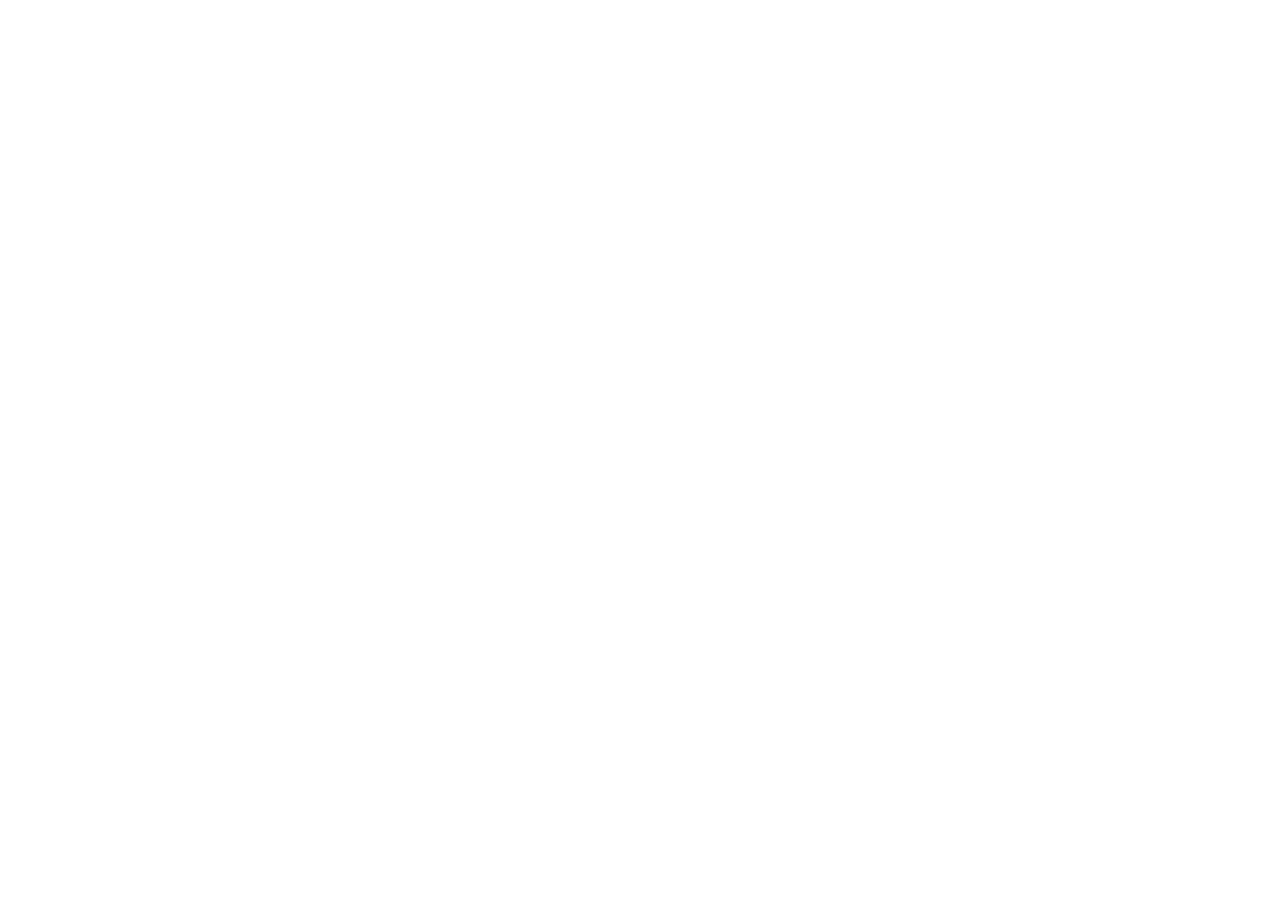
==== index.html @ ce408a7c "first commit" ====
<!DOCTYPE html>
<html lang="en">
<head>
    <meta charset="UTF-8">
    <meta name="viewport" content="width=device-width, initial-scale=1.0">
    <title>Document</title>
    <link rel="stylesheet" href="style.css">
</head>
<body>
    <script src="list.js"></script>
</body>
</html>
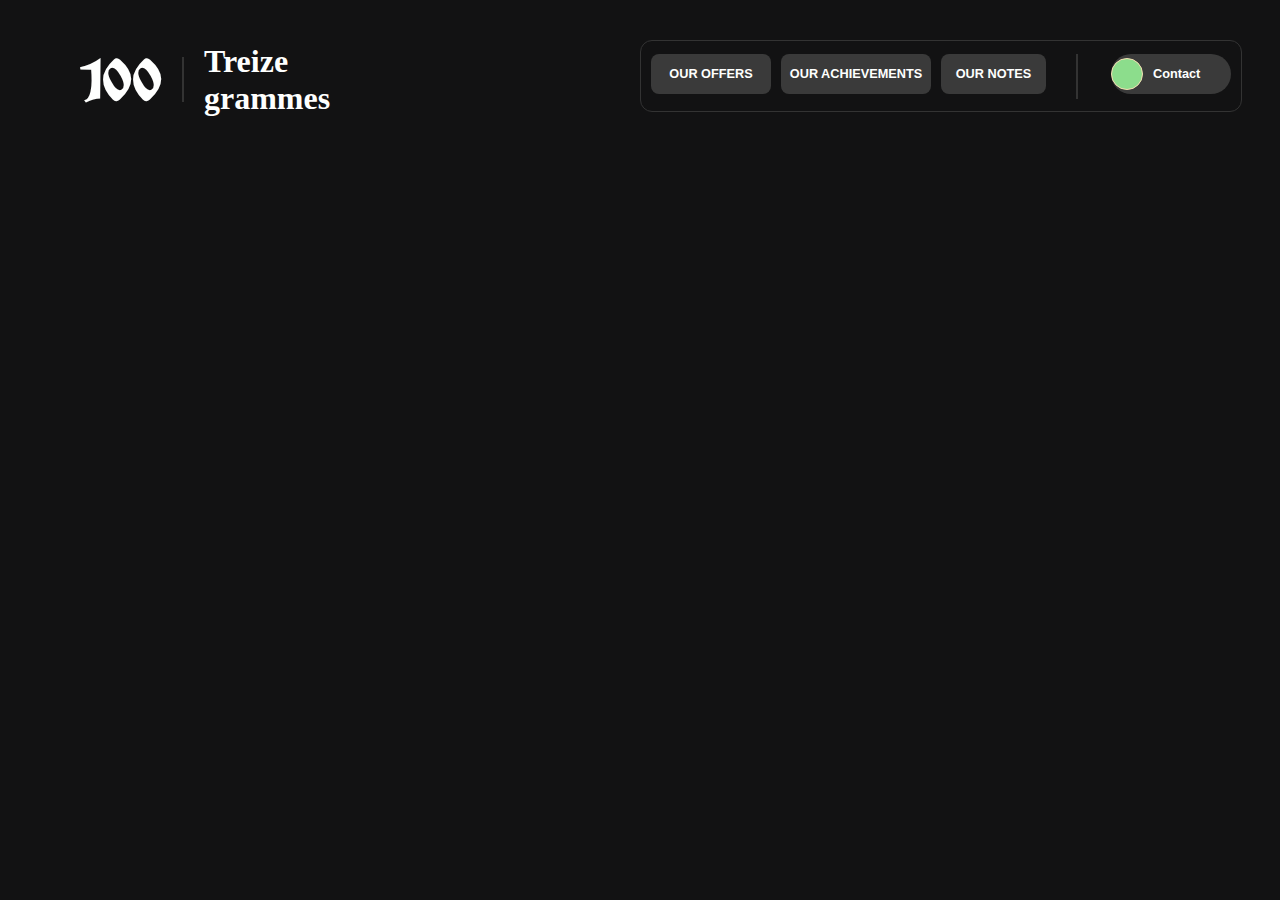
==== commit 004e8b3a: "header" ====
--- a/index.html
+++ b/index.html
@@ -1,12 +1,58 @@
 <!DOCTYPE html>
 <html lang="en">
+
 <head>
     <meta charset="UTF-8">
     <meta name="viewport" content="width=device-width, initial-scale=1.0">
     <title>Document</title>
     <link rel="stylesheet" href="style.css">
+    <link rel="preconnect" href="https://fonts.googleapis.com">
+    <link rel="preconnect" href="https://fonts.gstatic.com" crossorigin>
+    <link
+        href="https://fonts.googleapis.com/css2?family=Roboto:ital,wght@0,100;0,300;0,400;0,500;0,700;0,900;1,100;1,300;1,400;1,500;1,700;1,900&family=UnifrakturCook:wght@700&display=swap"
+        rel="stylesheet">
+    <link rel="preconnect" href="https://fonts.googleapis.com">
+    <link rel="preconnect" href="https://fonts.gstatic.com" crossorigin>
+    <link
+        href="https://fonts.googleapis.com/css2?family=Roboto:ital,wght@0,100;0,300;0,400;0,500;0,700;0,900;1,100;1,300;1,400;1,500;1,700;1,900&family=Teko:wght@300..700&family=UnifrakturCook:wght@700&display=swap"
+        rel="stylesheet">
 </head>
+
 <body>
+    <div class="header">
+        <div class="text">
+            <h1 class="t-100">100</h1>
+            <div class="vertical-line"></div>
+            <h1 class="Tre">Treize <br>
+                grammes</h1>
+        </div>
+        <div class="menu">
+            <div class="menu-un">
+                <div class="btn-menu">
+                    <div class="our">
+                        <h6>OUR OFFERS</h6>
+                    </div>
+                </div>
+                <div class="btn-menu">
+                    <h6>OUR ACHIEVEMENTS</h6>
+                </div>
+                <div class="btn-menu">
+                    <h6>OUR NOTES</h6>
+                </div>
+                <div class="vertical-line"></div>
+
+                <div class="btn-menu btn-1">
+                    <div class="round">
+
+                    </div>
+                    <div class="cont">
+                        <h6>Contact</h6>
+                    </div>
+                </div>
+            </div>
+        </div>
+    </div>
     <script src="list.js"></script>
 </body>
+
 </html>--- a/style.css
+++ b/style.css
@@ -0,0 +1,92 @@
+*{
+    margin: 0;
+    padding: 0;
+
+}
+
+body{
+    background-color: #121213;
+}
+.header{
+    display: grid;
+    grid-template-columns: repeat(auto-fit, minmax(150px, 1fr));
+    position: relative;
+    top: 40px;
+    
+}
+.text{
+   
+    color: #FEFFFE;
+    display: flex;
+    justify-content: flex-start;
+    position: relative;
+    left: 80px;
+    align-items: center;
+}  
+.t-100{
+    font-family: "UnifrakturCook", cursive;
+    font-weight: 700;
+    font-size: 60px;
+    font-style: normal;
+}
+.tre{
+    font-family: "Teko", sans-serif;
+  font-optical-sizing: auto;
+  font-weight: 700;
+  font-style: normal;
+}
+.menu{
+    border: 1px solid #333;
+    width: 600px;
+    border-radius: 12px;
+    height: 70px;
+    color: #FEFFFE;
+    display: flex;
+    flex-direction: column;
+    justify-content: center;
+    font-family: sans-serif;
+
+}
+.btn-menu{
+    /* width: 130px; */
+    /* border: 1px solid #333; */
+    height: 40px;
+    display: flex;
+    justify-content: center;
+    align-items: center;
+    background-color: #3a3a3a;
+    border-radius: 8px;
+    font-family: sans-serif;
+    font-size: 19px;
+}
+.menu-un{
+  display: grid;
+  grid-template-columns: 0.8fr 1fr 0.7fr 0.3fr 0.8fr;
+  position: relative;
+  gap: 10px;
+  margin: 10px;
+  
+}
+.vertical-line {
+    width: 2px; 
+    height: 45px; 
+    background-color: #333; 
+    margin: 0 20px; 
+  }
+  .btn-1{
+    border-radius: 50px;
+    display: flex;
+    justify-content: flex-start;
+    
+  }
+  .round{
+    border: 1px solid wheat;
+    border-radius: 100%;
+    width: 30px;
+    height: 30px;
+    /* margin: 10px; */
+    background-color: #8CDD8C;
+  }
+  .cont{
+    margin: 10px;
+  }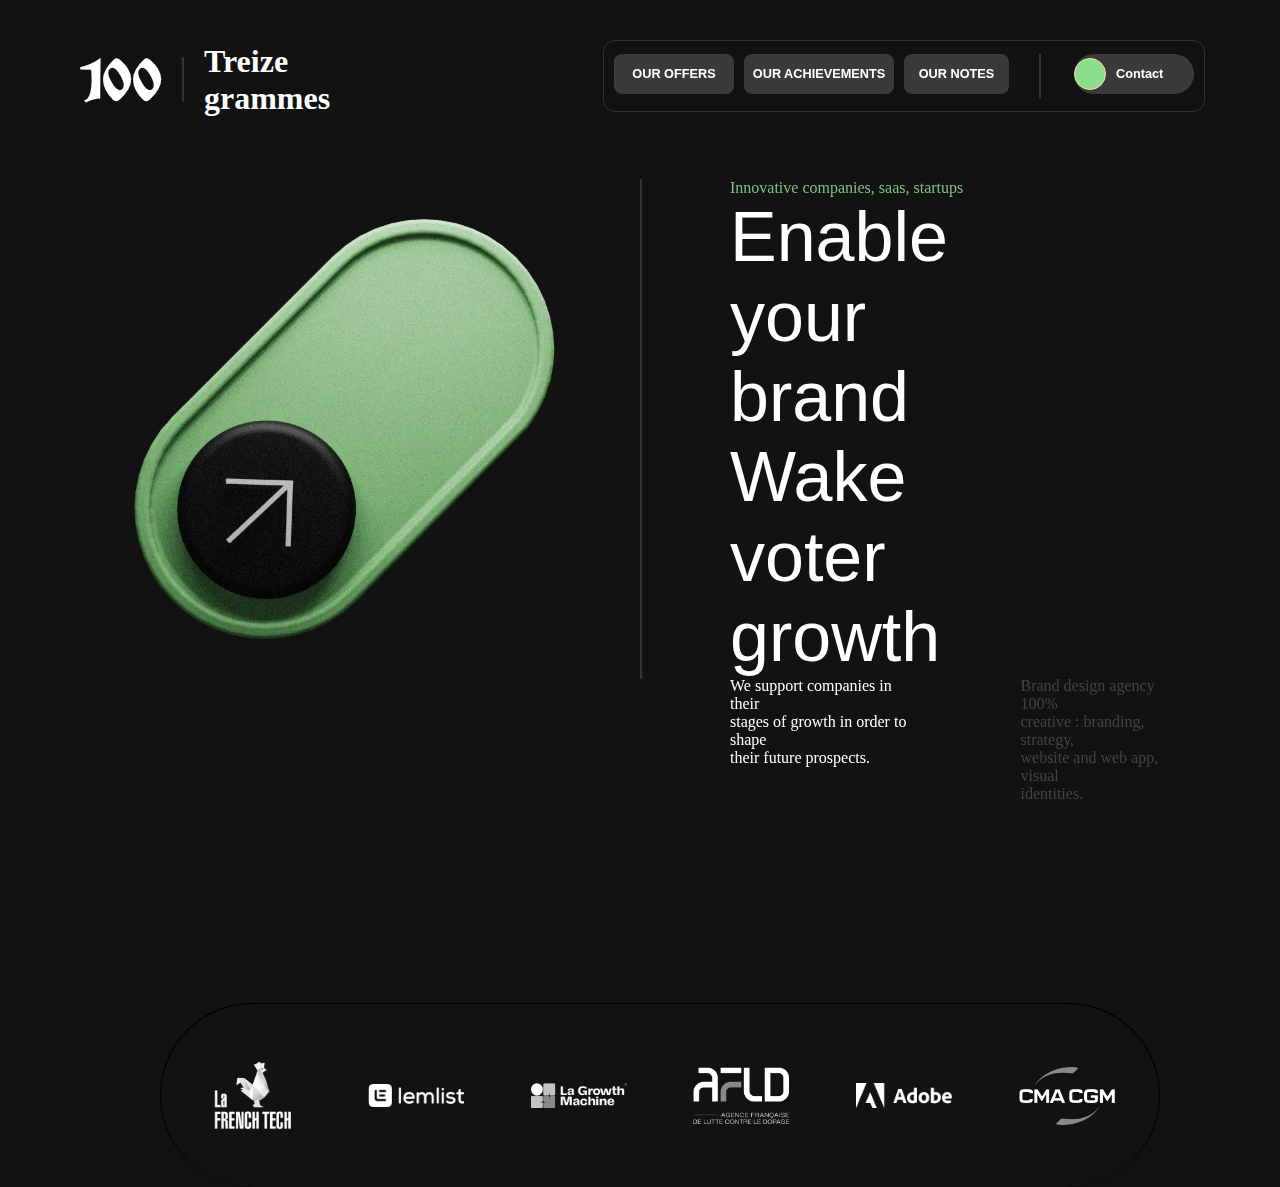
==== commit 413e4d82: "container-1" ====
--- a/index.html
+++ b/index.html
@@ -26,7 +26,7 @@
             <h1 class="Tre">Treize <br>
                 grammes</h1>
         </div>
-        <div class="menu">
+        <div class="menu fixed-menu">
             <div class="menu-un">
                 <div class="btn-menu">
                     <div class="our">
@@ -52,6 +52,41 @@
             </div>
         </div>
     </div>
+    <div class="container">
+        <div class="container-2">
+            <div class="img">
+                <img src="img/7pADAjZ365HwKVmTKwwuf3LX4eAOTLOsLf0lTgVZAAAAAAAAAAAAAAAAAAAAAAAAAAAAAAAAAAAAAAAAAAA.png" alt="">
+            </div>
+            <div class="vertical-line line"></div>
+
+            <div class="text-1">
+                <p class="in">Innovative companies, saas, startups</p>
+                <div class="text-container">
+                    <h1 class="text-line" id="line-1">Enable <br> your <br> brand</h1>
+                    <h1 class="text-line" id="line-2">Wake <br> voter <br> growth</h1>
+                </div>
+                <div class="p-main">
+                <p class="p-tag">We support companies in their <br> stages of growth in order to shape <br> their future prospects.</p>
+                <p class="p-tag1">Brand design agency 100% <br> creative : branding, strategy, <br> website and web app, visual <br> identities.</p>
+                </div>
+            </div>
+            
+            
+            
+        </div>
+    </div>
+    <div class="ad-container">
+       <div class="ad-1">
+        
+        <img src="img/66bcbce694e4a5cf468794bc_Rectangle.png" alt="">
+        <img src="img/66bcbd830ce592b58549c589_lemlist.png" alt="">
+        <img src="img/66bcbd835baf309c811c7d1a_LGM.png" alt="">
+        <img src="img/66bcbd83a12eed0f52b96b19_afld.png" alt="">
+        <img src="img/66bcbd83b958fbb3dd191a9b_adboe.png" alt="">
+        <img src="img/66bcbd83f4de7304d76fcdd9_CMACGM.png" alt="">
+        
+    </div> 
+    </div>
     <script src="list.js"></script>
 </body>
 
--- a/style.css
+++ b/style.css
@@ -45,7 +45,9 @@
     flex-direction: column;
     justify-content: center;
     font-family: sans-serif;
-
+    position: fixed;
+    right: 75px;
+    backdrop-filter: blur(8px);
 }
 .btn-menu{
     /* width: 130px; */
@@ -89,4 +91,89 @@
   }
   .cont{
     margin: 10px;
+  }
+  .container{
+    /* width: 100%; */
+    position: relative;
+    top: 100px;
+    display: flex;
+    
+  }
+  .container-2{
+    display: grid;
+    grid-template-columns: 1fr 0.2fr 1fr;
+    margin: 0px 100px 100px 100px;
+    gap: 20px;
+  }
+  .container-2 img{
+    width: 500px;
+  }
+  .line{
+    height: 500px;
+  }
+  .text-1 .in{
+    color: #7DC27C;
+  }
+  .text-1 h1{
+    color: white;
+    font-size: 70px;
+    font-family: sans-serif;
+    font-weight: 100;
+  }
+  
+  
+  .p-main{
+    position: relative;
+    /* top: 400px; */
+    display: flex;
+    gap: 100px;
+  }
+  .p-tag{
+    color: white;
+  }
+  .p-tag1{
+    color: #424242;
+  }
+  .ad-container{
+    /* width: 100vw;
+    height: 100px; */
+    /* border: 1px solid white; */
+     /* display: flex;
+     justify-content: center;
+     align-items: center;
+     position: relative;
+     top: 100px; */
+     padding: var(--pad80) 2rem;
+     width: 100%;
+     max-width: 70rem;
+     display: flex;
+     justify-content: center;
+     align-items: center;
+     position: relative;
+     top: 200px;
+     left: 100px;
+  }
+  .ad-1{
+    grid-column-gap: 4.17rem;
+    grid-row-gap: 4.17rem;
+    border-style: solid;
+    border-width: 1px 1px 0;
+    border-color: var(--base-color-neutral--grey80);
+    border-radius: 13.89rem;
+    justify-content: space-between;
+    align-items: center;
+    padding: 2.92rem 2.78rem;
+    display: flex;
+    position: relative;
+  }
+  
+  .ad-1 img{
+    translate: none;
+    rotate: none;
+    scale: none;
+    opacity: 1;
+    transform: translate(0px, 0px);
+    width: 6rem;
+    /* height: 5rem; */
+    position: relative;
   }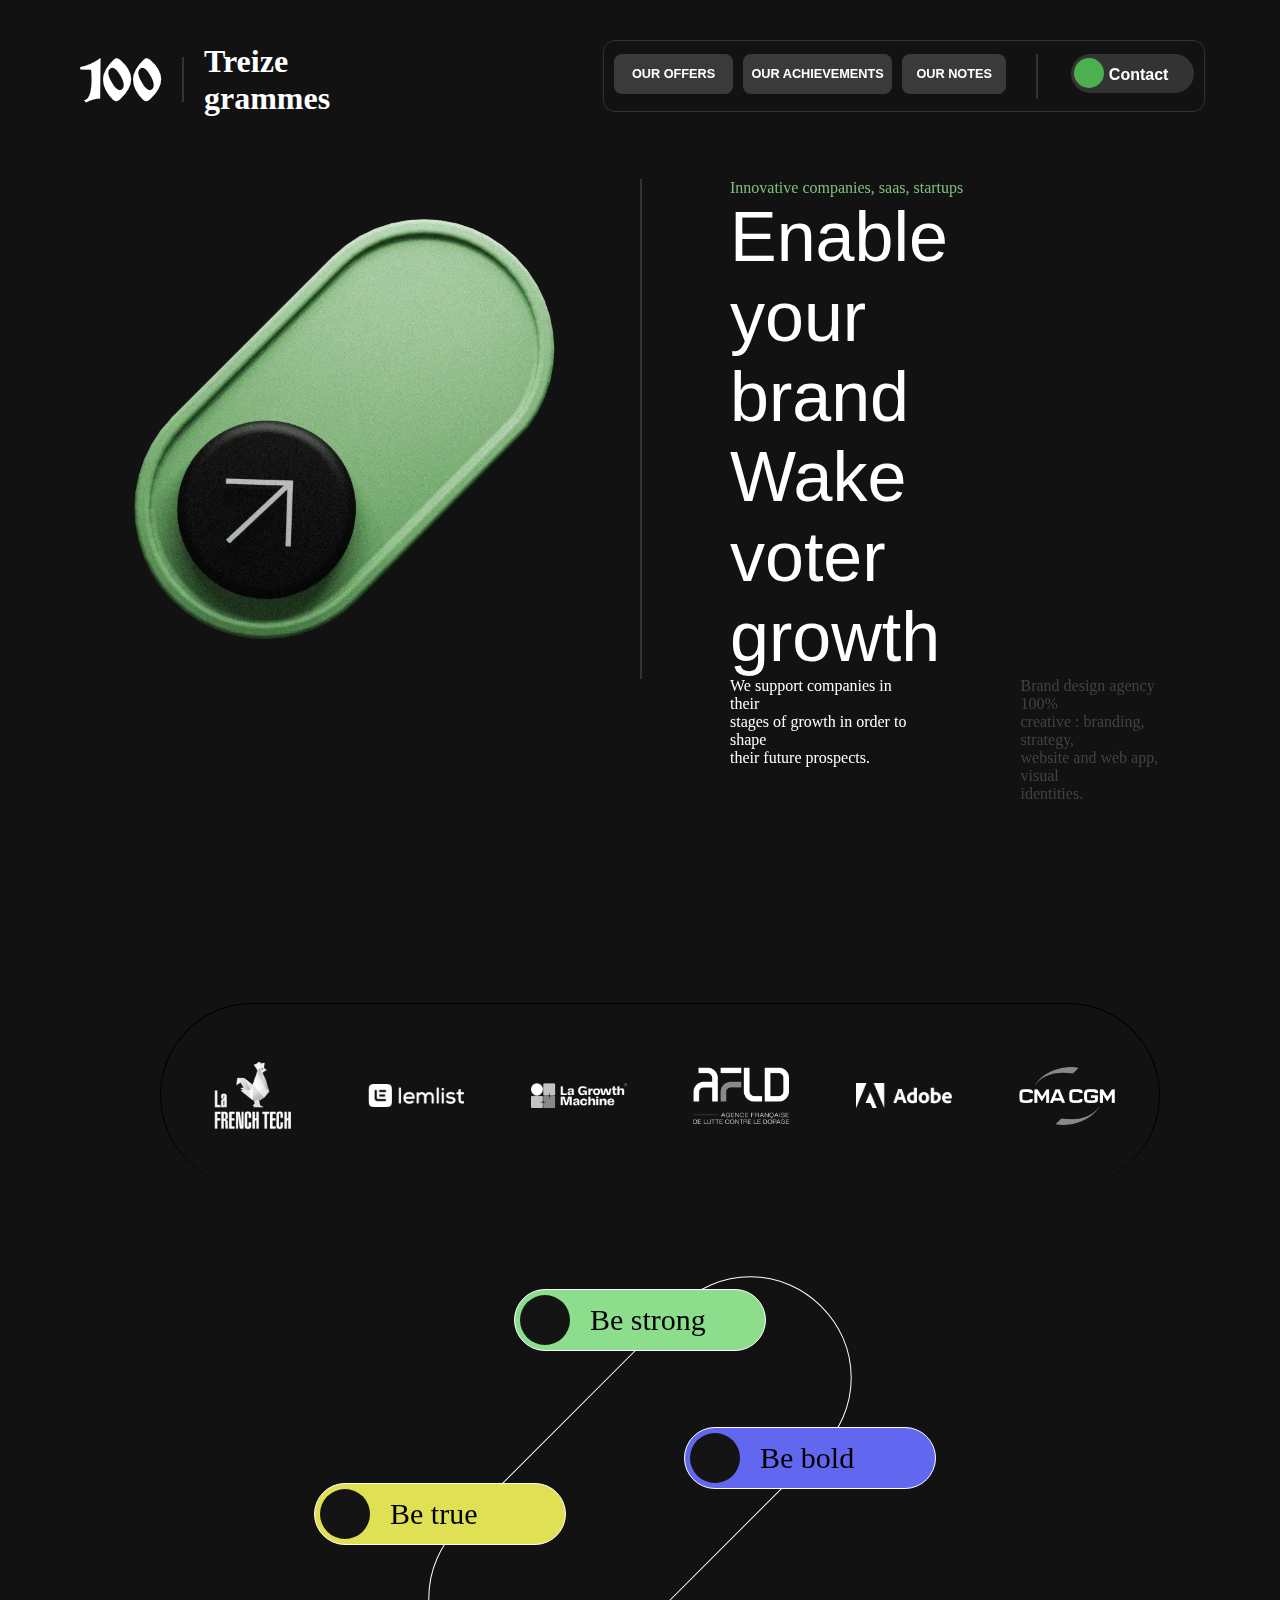
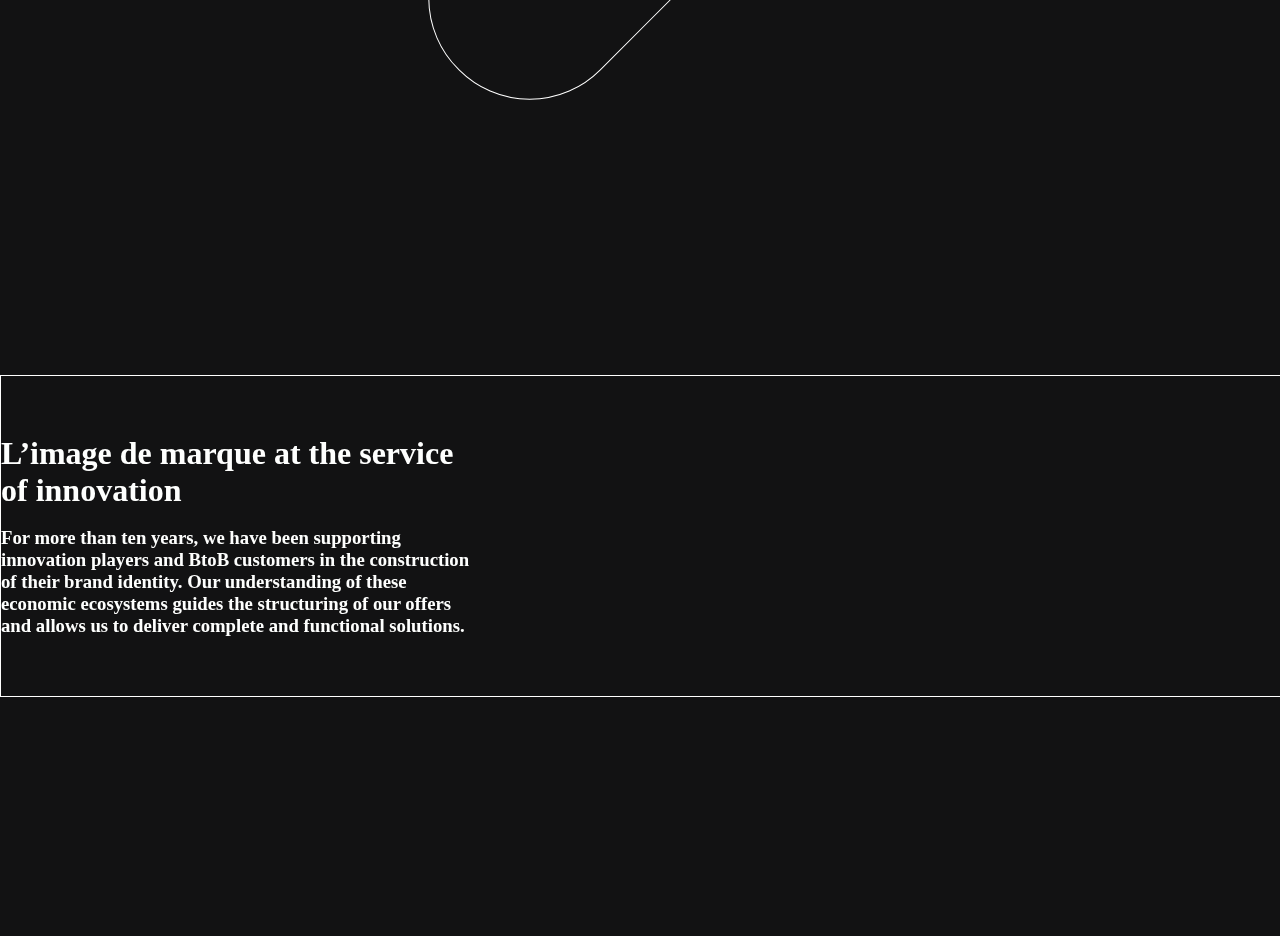
==== commit 9745a410: "animation and main-container" ====
--- a/index.html
+++ b/index.html
@@ -41,21 +41,20 @@
                 </div>
                 <div class="vertical-line"></div>
 
-                <div class="btn-menu btn-1">
-                    <div class="round">
-
-                    </div>
-                    <div class="cont">
-                        <h6>Contact</h6>
-                    </div>
-                </div>
+                <div class="conta">
+                    <button class="hover-btn">
+                      <div class="circle"></div>
+                      <span class="btn-text">Contact</span>
+                    </button>
+                  </div>
             </div>
         </div>
     </div>
     <div class="container">
         <div class="container-2">
             <div class="img">
-                <img src="img/7pADAjZ365HwKVmTKwwuf3LX4eAOTLOsLf0lTgVZAAAAAAAAAAAAAAAAAAAAAAAAAAAAAAAAAAAAAAAAAAA.png" alt="">
+                <img src="img/7pADAjZ365HwKVmTKwwuf3LX4eAOTLOsLf0lTgVZAAAAAAAAAAAAAAAAAAAAAAAAAAAAAAAAAAAAAAAAAAA.png"
+                    alt="">
             </div>
             <div class="vertical-line line"></div>
 
@@ -66,26 +65,66 @@
                     <h1 class="text-line" id="line-2">Wake <br> voter <br> growth</h1>
                 </div>
                 <div class="p-main">
-                <p class="p-tag">We support companies in their <br> stages of growth in order to shape <br> their future prospects.</p>
-                <p class="p-tag1">Brand design agency 100% <br> creative : branding, strategy, <br> website and web app, visual <br> identities.</p>
+                    <p class="p-tag">We support companies in their <br> stages of growth in order to shape <br> their
+                        future prospects.</p>
+                    <p class="p-tag1">Brand design agency 100% <br> creative : branding, strategy, <br> website and web
+                        app, visual <br> identities.</p>
                 </div>
             </div>
-            
-            
-            
+
+
+
         </div>
     </div>
     <div class="ad-container">
-       <div class="ad-1">
-        
-        <img src="img/66bcbce694e4a5cf468794bc_Rectangle.png" alt="">
-        <img src="img/66bcbd830ce592b58549c589_lemlist.png" alt="">
-        <img src="img/66bcbd835baf309c811c7d1a_LGM.png" alt="">
-        <img src="img/66bcbd83a12eed0f52b96b19_afld.png" alt="">
-        <img src="img/66bcbd83b958fbb3dd191a9b_adboe.png" alt="">
-        <img src="img/66bcbd83f4de7304d76fcdd9_CMACGM.png" alt="">
-        
-    </div> 
+        <div class="ad-1">
+
+            <img src="img/66bcbce694e4a5cf468794bc_Rectangle.png" alt="">
+            <img src="img/66bcbd830ce592b58549c589_lemlist.png" alt="">
+            <img src="img/66bcbd835baf309c811c7d1a_LGM.png" alt="">
+            <img src="img/66bcbd83a12eed0f52b96b19_afld.png" alt="">
+            <img src="img/66bcbd83b958fbb3dd191a9b_adboe.png" alt="">
+            <img src="img/66bcbd83f4de7304d76fcdd9_CMACGM.png" alt="">
+
+        </div>
+    </div>
+    <div class="be-strong">
+        <div class="line-rotate">
+
+        </div>
+
+    </div>
+    <div class="three-1">
+        <div class="round-1"></div>
+        <div class="round-text">Be strong</div>
+        <video class="video" src="img/66bc64513c57e27bbe6bcd9c_66f45966f7cb7f7510e88350_Weem-transcode.mp4" muted
+        loop></video>
+    </div>
+    <div class="three-1 three-2">
+        <div class="round-1"></div>
+        <div class="round-text">Be bold</div>
+        <video class="video" src="img/66bc64513c57e27bbe6bcd9c_66f45a0fb5450e735fcafcfd_lemlist2-transcode.mp4" muted
+        loop></video>
+    </div>
+    <div class="three-1 three">
+        <div class="round-1"></div>
+        <div class="round-text">Be true</div>
+        <video class="video" src="img/66bc64513c57e27bbe6bcd9c_66f459b4b5bd923fd731fb10_Juste2-transcode.mp4" muted
+            loop></video>
+    </div>
+
+    <div class="main-box">
+        <div class="box-1">
+           <h1>L’image de marque at the service of innovation</h1>
+           <br>
+           <h3>For more than ten years, we have been supporting innovation players and BtoB customers in the construction of their brand identity. Our understanding of these economic ecosystems guides the structuring of our offers and allows us to deliver complete and functional solutions.</h3>
+        </div>
+        <div class="box-2">
+        <div class="btn-click"></div>
+        <div class="btn-click"></div>
+        <div class="btn-click"></div>
+        <div class="btn-click"></div>
+        </div>
     </div>
     <script src="list.js"></script>
 </body>
--- a/style.css
+++ b/style.css
@@ -176,4 +176,171 @@
     width: 6rem;
     /* height: 5rem; */
     position: relative;
+  }
+  .be-strong {
+    width: 100%;
+    position: relative;
+    top: 400px;
+    display: flex;
+    justify-content: center;
+    align-items: center;
+  }
+  
+  .line-rotate {
+    border-radius: 100px;
+    border: 1px solid white;
+    width: 40%;
+    height: 200px;
+    transform: rotate(-45deg);
+  }
+  
+  .three-1 {
+    border: 1px solid white;
+    width: 250px;
+    height: 60px;
+    position: relative;
+    top: 100px;
+    border-radius: 40px;
+    margin: 0 auto; 
+    background-color: #8CDD8C;
+    display: flex;
+    justify-content: flex-start;
+    align-items: center;
+    gap: 15px;
+    overflow: hidden;
+    cursor: pointer;
+    transition: width 0.3s ease, height 0.3s ease, opacity 0.3s ease;
+  }
+  
+  .three-1:hover {
+    width: 300px;
+    height: 300px;
+  }
+  
+  .three-1:hover .video {
+    opacity: 1; 
+  }
+  
+  .video {
+    opacity: 0; 
+    position: absolute;
+    width: 100%;
+    height: 100%;
+    object-fit: cover;
+    transition: opacity 0.3s ease; 
+  }
+  
+  .round-1 {
+    background-color: #141414;
+    border-radius: 100%;
+    width: 50px;
+    height: 50px;
+    margin: 5px;
+  }
+  
+  .round-text {
+    color: rgb(2, 2, 2);
+    font-size: 30px;
+  }
+.three-2{
+    position: relative;
+    top: 176px;
+    left: 170px;
+    background-color: #6167EE;
+}  
+.three{
+    position: relative;
+    top: 170px;
+    right: 200px;
+    background-color: #E0E055;
+}
+.conta{
+    text-align: center;
+  }
+  
+  
+  .hover-btn {
+    position: relative;
+    background-color: #333;
+    color: white;
+    border: none;
+    border-radius: 30px;
+    width: 123px;
+    height: 39px;
+    font-size: 16px;
+    font-weight: bold;
+    cursor: pointer;
+    overflow: hidden;
+    transition: background-color 0.2s ease; 
+  }
+  
+  
+  .circle {
+    position: absolute;
+    top: 50%;
+    left: 15%;
+    transform: translate(-50%, -50%);
+    width: 30px;
+    height: 30px;
+    background-color: #4caf50;
+    border-radius: 50%;
+    transition: background-color 0.2s ease; 
+    animation: none; 
+  }
+  
+  
+  .btn-text {
+    position: absolute;
+    top: 55%;
+    left: 55%;
+    transform: translate(-50%, -50%);
+    transition: transform 0.2s linear; 
+  }
+  
+ 
+  .hover-btn:hover {
+    background-color: #4caf50; 
+  }
+  
+  .hover-btn:hover .circle {
+    animation: move-and-rotate 0.2s linear forwards; 
+    background-color: rgb(3, 3, 3); 
+  }
+  
+  .hover-btn:hover .btn-text {
+    transform: translate(-100%, -50%); 
+  }
+  
+  
+  @keyframes move-and-rotate {
+    0% {
+      transform: translate(-50%, -50%) rotate(0deg);
+      left: 10%;
+    }
+    50% {
+      transform: translate(-50%, -50%) rotate(180deg);
+      left: 50%;
+    }
+    100% {
+      transform: translate(-50%, -50%) rotate(360deg);
+      left: 80%;
+    }
+  }
+  .main-box{
+    width: 100%;
+    height: 20rem;
+    border: 1px solid white;
+    position: relative;
+    top: 600px;
+    display: flex;
+    justify-content: center;
+    align-items: center;
+  }
+  .box-1{
+    color: #FEFFFE;
+    width: 30rem;
+  }
+  .box-2{
+    width: 50rem;
+    height: 50rem;
   }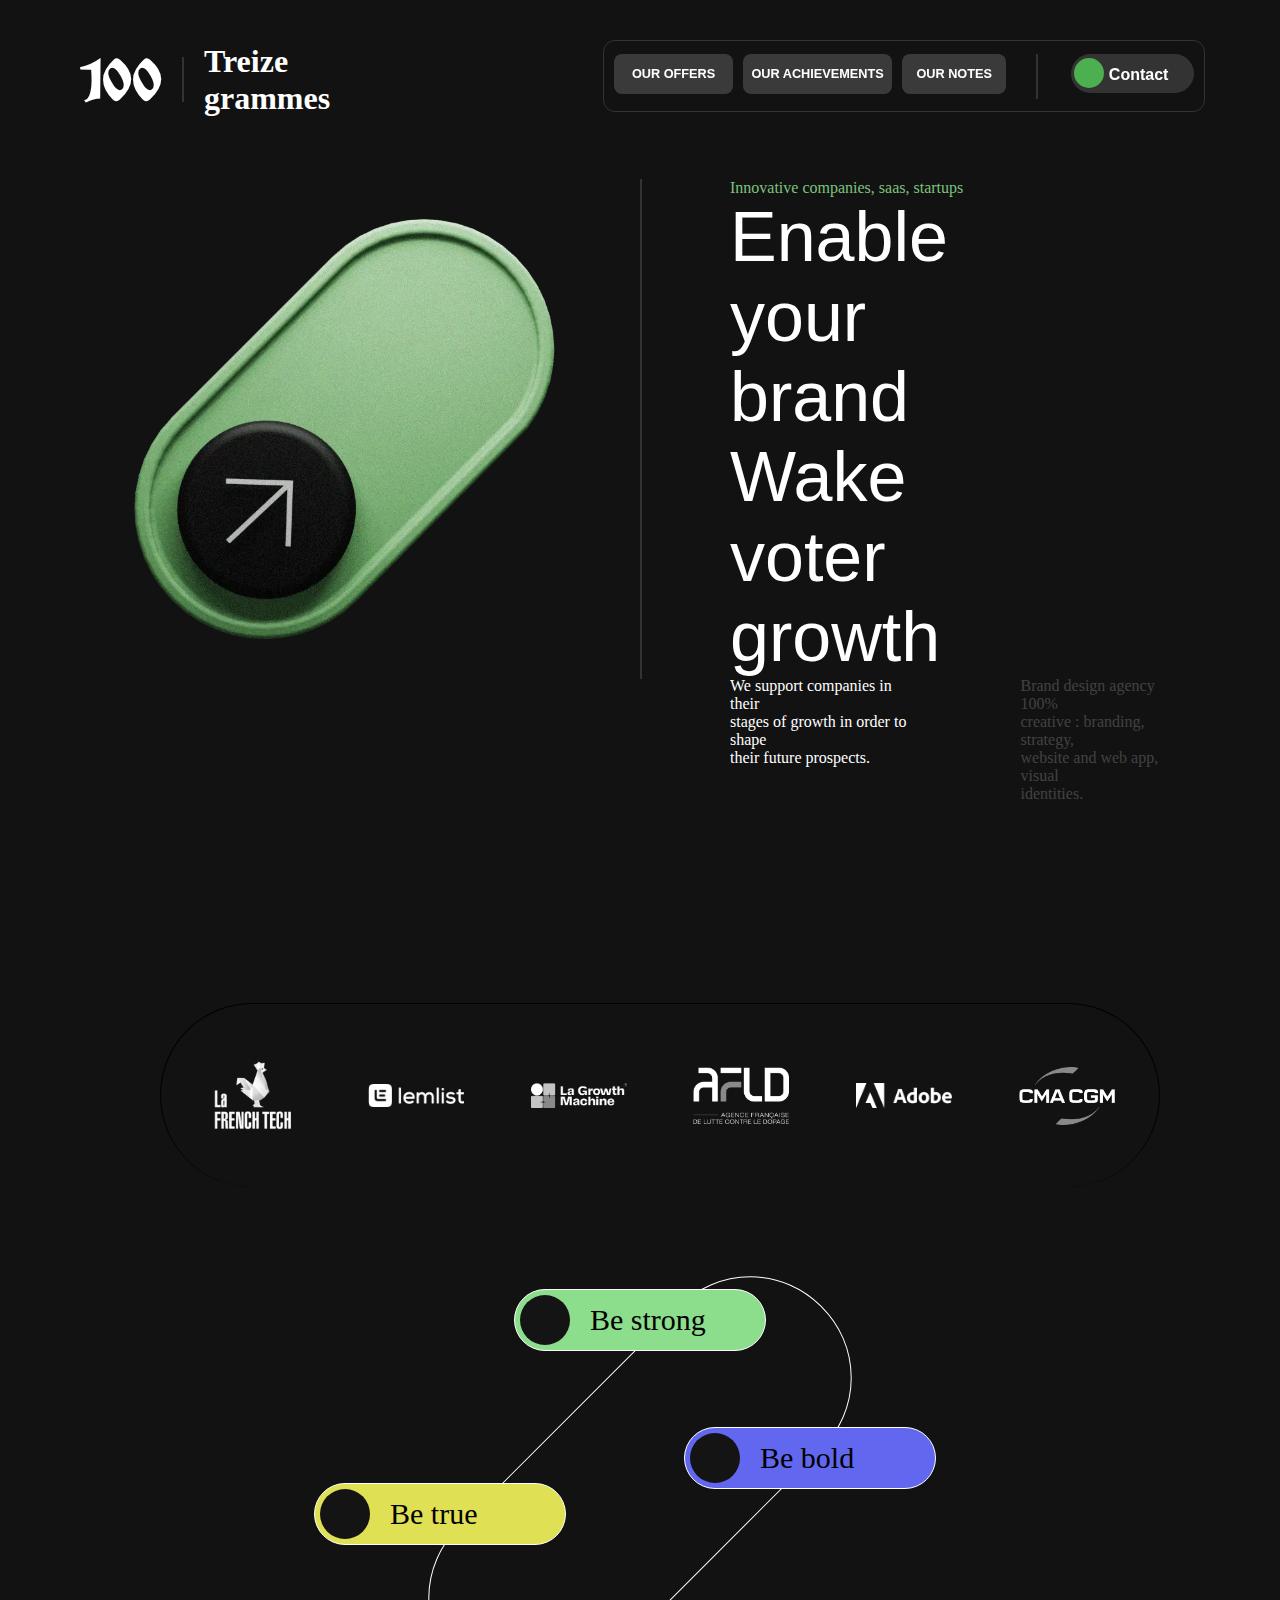
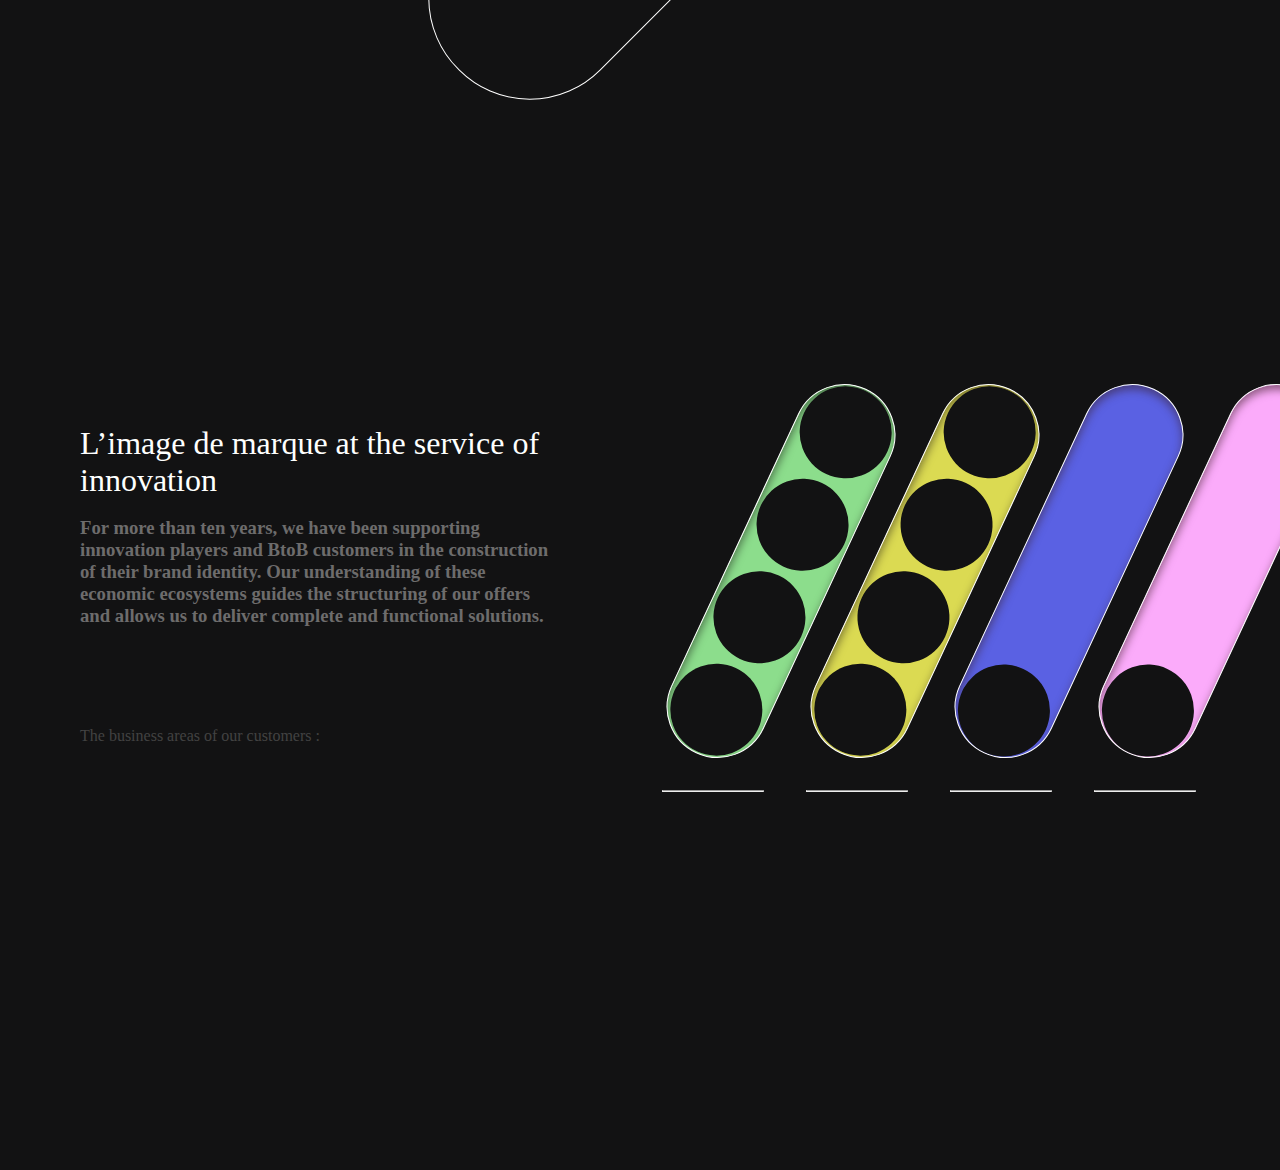
==== commit af16cdd4: "animation changes in header add new containers add videos" ====
--- a/index.html
+++ b/index.html
@@ -31,6 +31,14 @@
                 <div class="btn-menu">
                     <div class="our">
                         <h6>OUR OFFERS</h6>
+                        <!-- Hidden container for offers -->
+                        <div class="offers-container">
+                            <div class="offer-box box-1-1"> 
+                                <h1>creative <br> Lorem, ipsum.</h1>
+                            </div>
+                            <div class="offer-box box-2-2"></div>
+                            <div class="offer-box box-3-3"></div>
+                        </div>
                     </div>
                 </div>
                 <div class="btn-menu">
@@ -40,15 +48,16 @@
                     <h6>OUR NOTES</h6>
                 </div>
                 <div class="vertical-line"></div>
-
+        
                 <div class="conta">
                     <button class="hover-btn">
-                      <div class="circle"></div>
-                      <span class="btn-text">Contact</span>
+                        <div class="circle"></div>
+                        <span class="btn-text">Contact</span>
                     </button>
-                  </div>
+                </div>
             </div>
         </div>
+        
     </div>
     <div class="container">
         <div class="container-2">
@@ -98,13 +107,13 @@
         <div class="round-1"></div>
         <div class="round-text">Be strong</div>
         <video class="video" src="img/66bc64513c57e27bbe6bcd9c_66f45966f7cb7f7510e88350_Weem-transcode.mp4" muted
-        loop></video>
+            loop></video>
     </div>
     <div class="three-1 three-2">
         <div class="round-1"></div>
         <div class="round-text">Be bold</div>
         <video class="video" src="img/66bc64513c57e27bbe6bcd9c_66f45a0fb5450e735fcafcfd_lemlist2-transcode.mp4" muted
-        loop></video>
+            loop></video>
     </div>
     <div class="three-1 three">
         <div class="round-1"></div>
@@ -115,15 +124,38 @@
 
     <div class="main-box">
         <div class="box-1">
-           <h1>L’image de marque at the service of innovation</h1>
-           <br>
-           <h3>For more than ten years, we have been supporting innovation players and BtoB customers in the construction of their brand identity. Our understanding of these economic ecosystems guides the structuring of our offers and allows us to deliver complete and functional solutions.</h3>
+            <h1>L’image de marque at the service of innovation</h1>
+            <br>
+            <h3>For more than ten years, we have been supporting innovation players and BtoB customers in the
+                construction of their brand identity. Our understanding of these economic ecosystems guides the
+                structuring of our offers and allows us to deliver complete and functional solutions.</h3>
+
+            <p>The business areas of our customers :</p>
         </div>
         <div class="box-2">
-        <div class="btn-click"></div>
-        <div class="btn-click"></div>
-        <div class="btn-click"></div>
-        <div class="btn-click"></div>
+            <div class="btn-click btn-click-1">
+                <div class="cir"></div>
+                <div class="cir"></div>
+                <div class="cir"></div>
+                <div class="cir"></div>
+            </div>
+            <hr style="color: rgb(60, 61, 61);" class="hr">
+            <div class="btn-click btn-click-2">
+                <div class="cir"></div>
+                <div class="cir"></div>
+                <div class="cir"></div>
+                <div class="cir"></div>
+            </div>
+            <hr style="color: rgb(60, 61, 61);" class="hr">
+
+            <div class="btn-click btn-click-3">
+                <div class="cir cir-1"></div>
+            </div>
+            <hr style="color: rgb(60, 61, 61);" class="hr">
+
+            <div class="btn-click btn-click-4"><div class="cir cir-1"></div></div>
+            <hr style="color: rgb(60, 61, 61);" class="hr">
+
         </div>
     </div>
     <script src="list.js"></script>
--- a/style.css
+++ b/style.css
@@ -48,6 +48,7 @@
     position: fixed;
     right: 75px;
     backdrop-filter: blur(8px);
+    z-index: 1000;  
 }
 .btn-menu{
     /* width: 130px; */
@@ -68,6 +69,54 @@
   gap: 10px;
   margin: 10px;
   
+}
+.our {
+    position: relative;
+}
+.offers-container {
+    position: absolute;
+    top: 70px; 
+    left: -620px;
+    width: 1200px;
+    height: 200px;
+    display: none;
+    flex-direction: row;
+    justify-content: space-between;
+    background-color: #222;
+    padding: 10px;
+    box-sizing: border-box;
+    background-color: rgba(34, 34, 34, 0.6); 
+    backdrop-filter: blur(10px); 
+    z-index: 9999;  
+   
+   justify-content: center;
+   align-items: center;
+   gap: 30px;
+}
+
+.offer-box {
+    width: 30%;
+    height: 150px;
+    border-radius: 10px;
+    box-shadow: 0px 4px 8px rgba(0, 0, 0, 0.2);
+}
+
+.box-1-1 {
+    background-color: #8CDD8C; 
+    
+}
+
+.box-2-2 {
+    background-color: #6167EE; 
+}
+
+.box-3-3 {
+    background-color: #FBABFA; 
+}
+
+
+.our:hover .offers-container {
+    display: flex;
 }
 .vertical-line {
     width: 2px; 
@@ -329,18 +378,92 @@
   .main-box{
     width: 100%;
     height: 20rem;
-    border: 1px solid white;
+    /* border: 1px solid white; */
     position: relative;
     top: 600px;
     display: flex;
     justify-content: center;
     align-items: center;
+    
+
   }
   .box-1{
     color: #FEFFFE;
     width: 30rem;
+    position: relative;
+    left: 80px;
+  }
+  .box-1 h1{
+    font-family: 'Times New Roman', Times, serif;
+    font-weight: 100;
+  }
+  .box-1 h3{
+    color: #6d6c6c;
+    font-family: 'Times New Roman', Times, serif;
+  }
+  .box-1 p{
+    color: #424242;
+    position: relative;
+    top: 100px;
   }
   .box-2{
     width: 50rem;
     height: 50rem;
+    display: flex;
+    gap: 20px;
+    position: relative;
+    left: 250px;
+    top: 235px;
+  }
+  .btn-click{
+    transform: rotate(25deg);
+    width: 100px;
+    height: 400px;
+    border-radius: 50px;
+    border: 1px solid white;
+    display: flex;
+    justify-content: center;
+    flex-direction: column;
+    align-items: center;
+    gap: 10px;
+  }
+  .btn-click-1{
+    background-color: #8CDD8C;
+    box-shadow: inset 2px 4px 8px #08050580;
+    border-radius: 3.47rem;
+    outline-width: 3px;
+  }
+  .cir{
+    width: 92px;
+    background-color: #121213;
+    height: 92px;
+    border-radius: 100%;
+    
+  }
+  .btn-click-2{
+    background-color: #DBDA52;
+    box-shadow: inset 2px 4px 8px #160d0d80;
+    border-radius: 3.47rem;
+    outline-width: 3px;
+  }
+  .btn-click-3{
+    background-color: #5A61E3;
+    box-shadow: inset 2px 4px 8px #361a1a80;
+    border-radius: 3.47rem;
+    outline-width: 3px;
+    justify-content: flex-end;
+  }
+  .btn-click-4{
+    background-color: #FBABFA;
+    box-shadow: inset 2px 4px 8px #22080880;
+    border-radius: 3.47rem;
+    outline-width: 3px;
+    justify-content: flex-end;
+  }
+  .hr{
+    height: 100px;
+    transform: rotate(90deg);
+    position: relative;
+    top: 370px;
+    left: -140px;
   }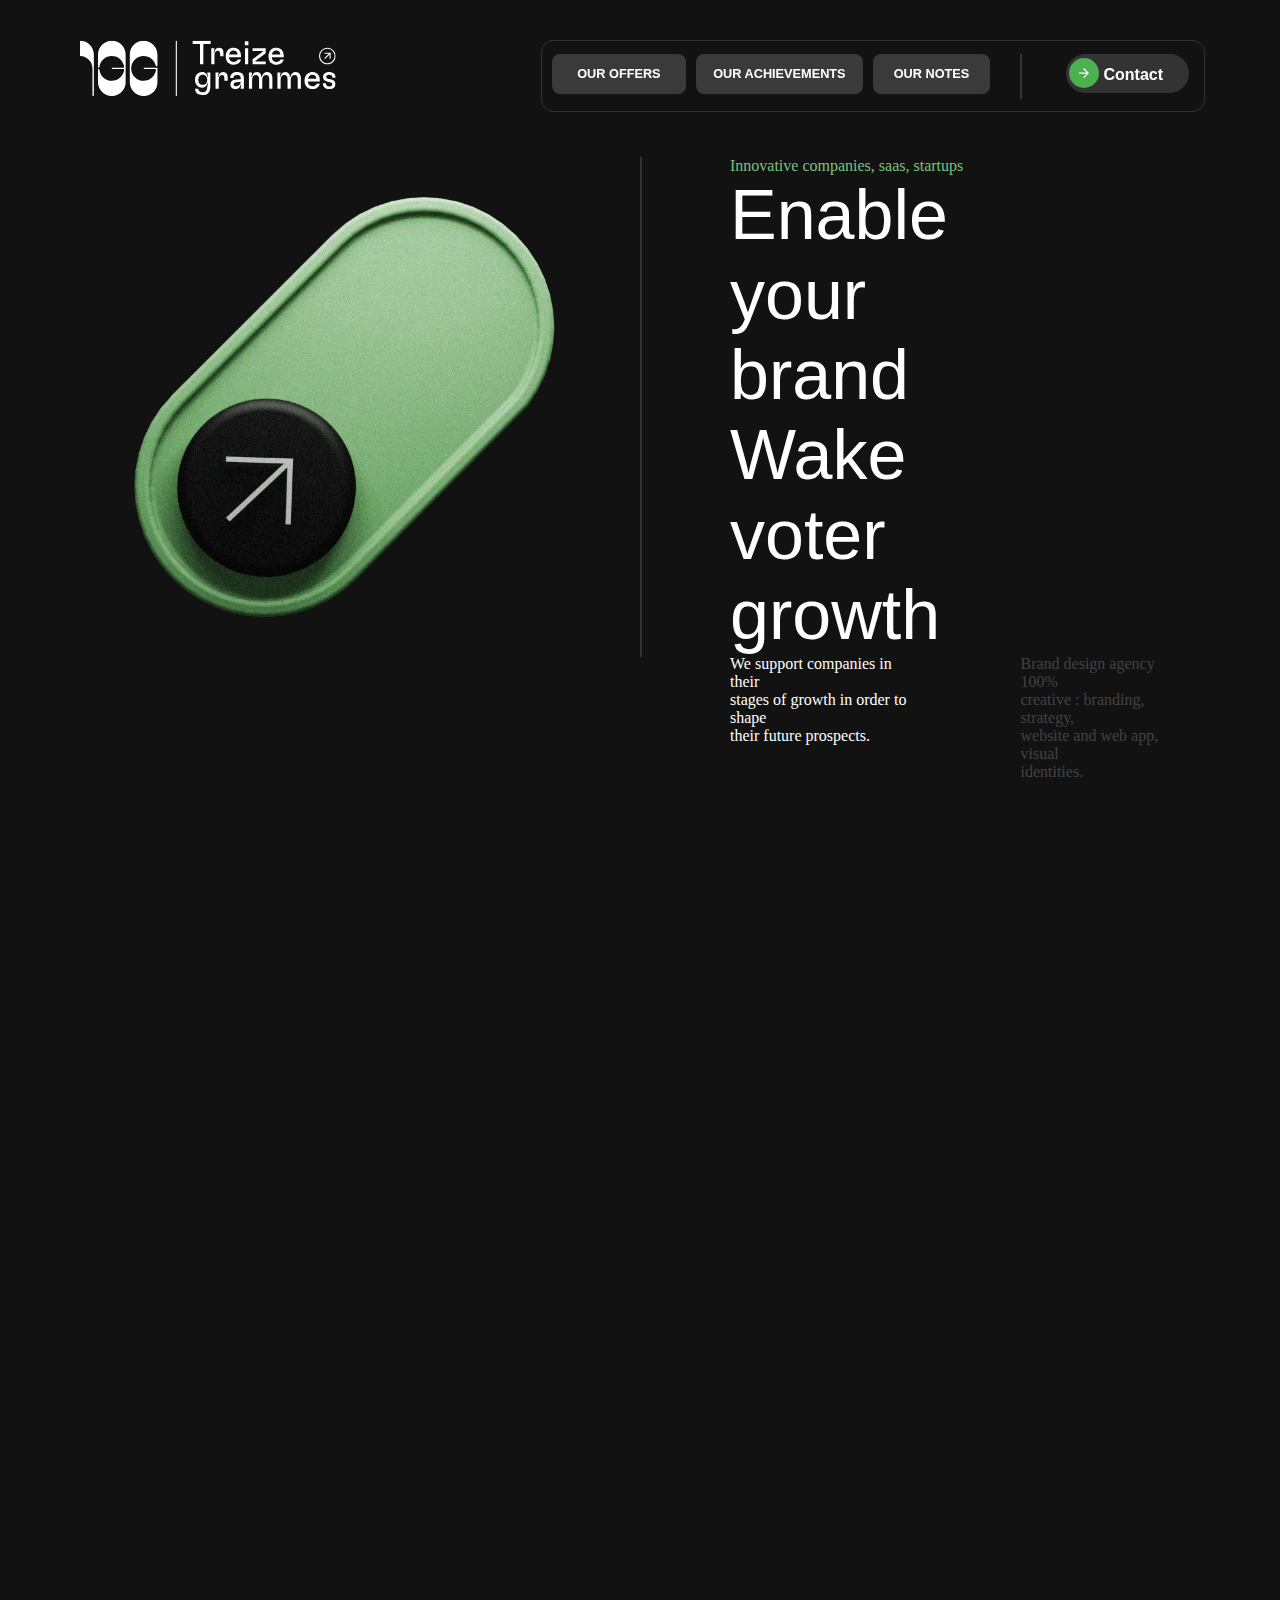
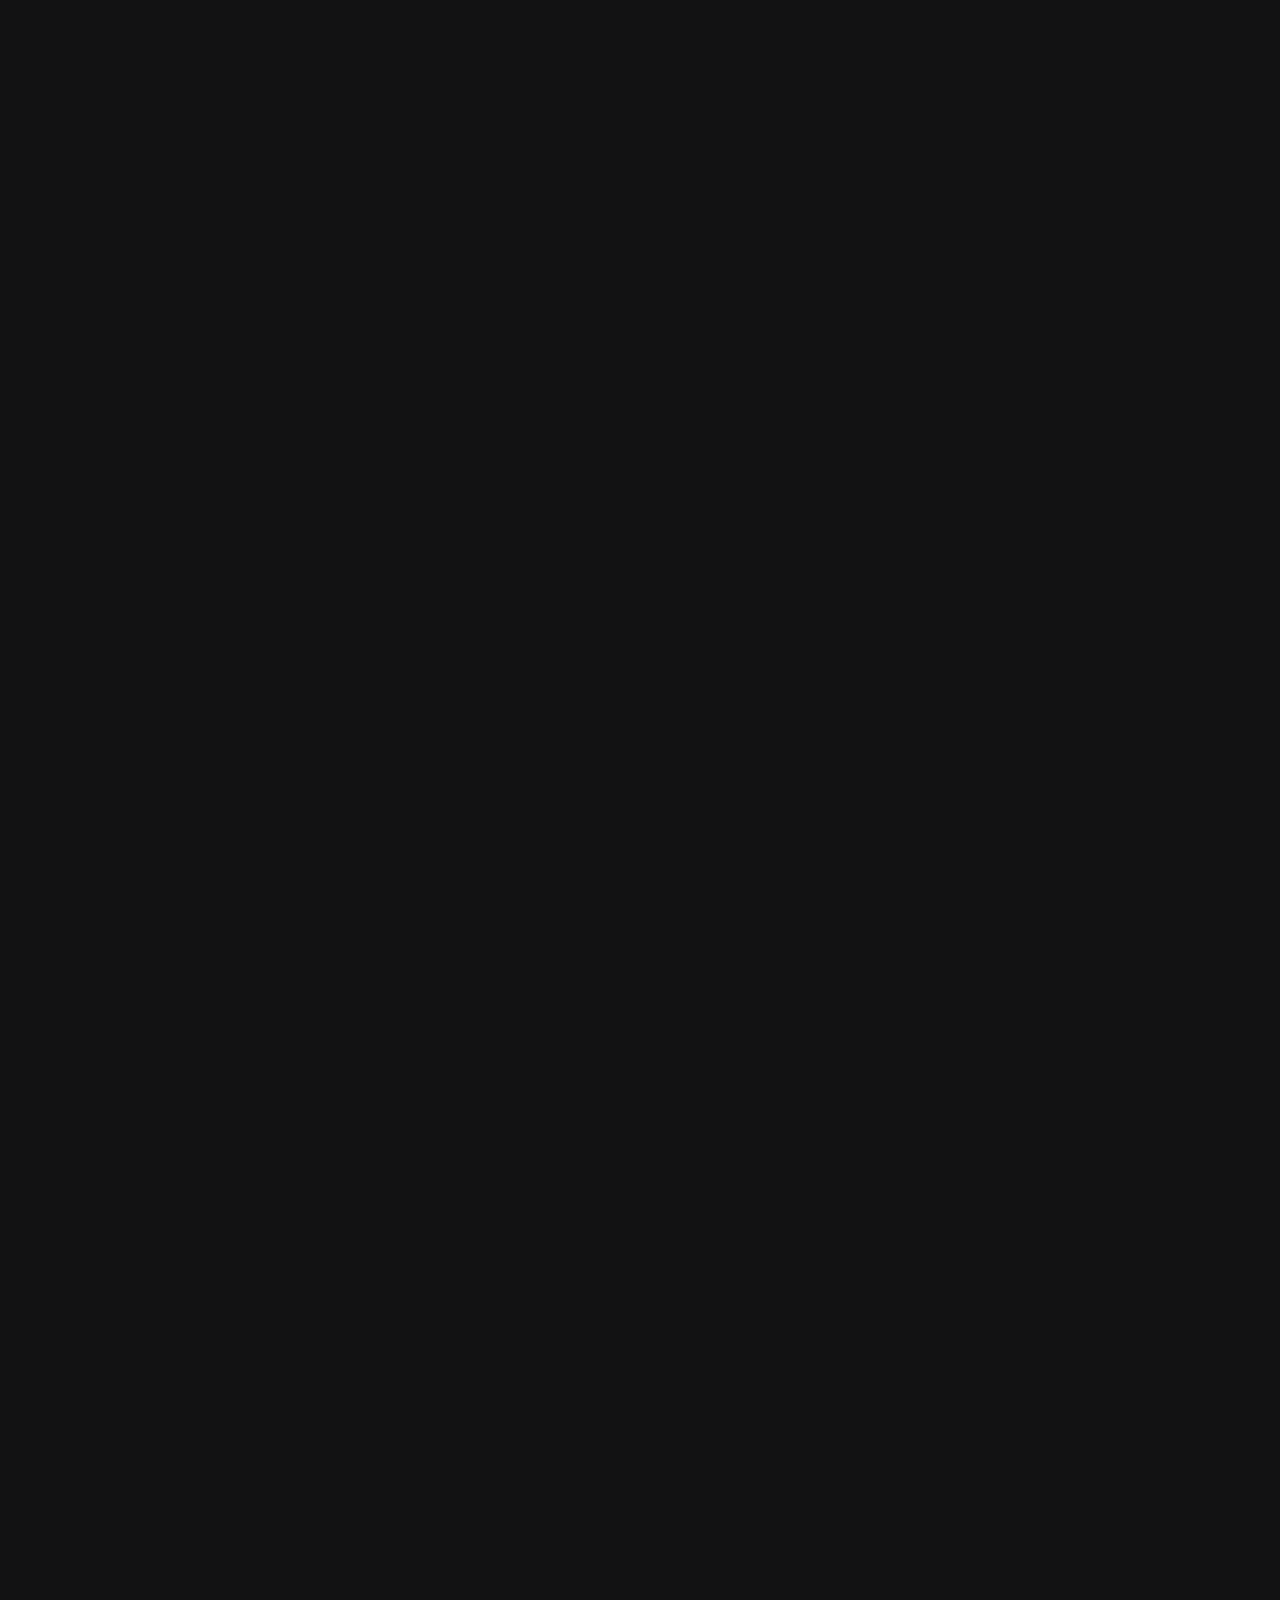
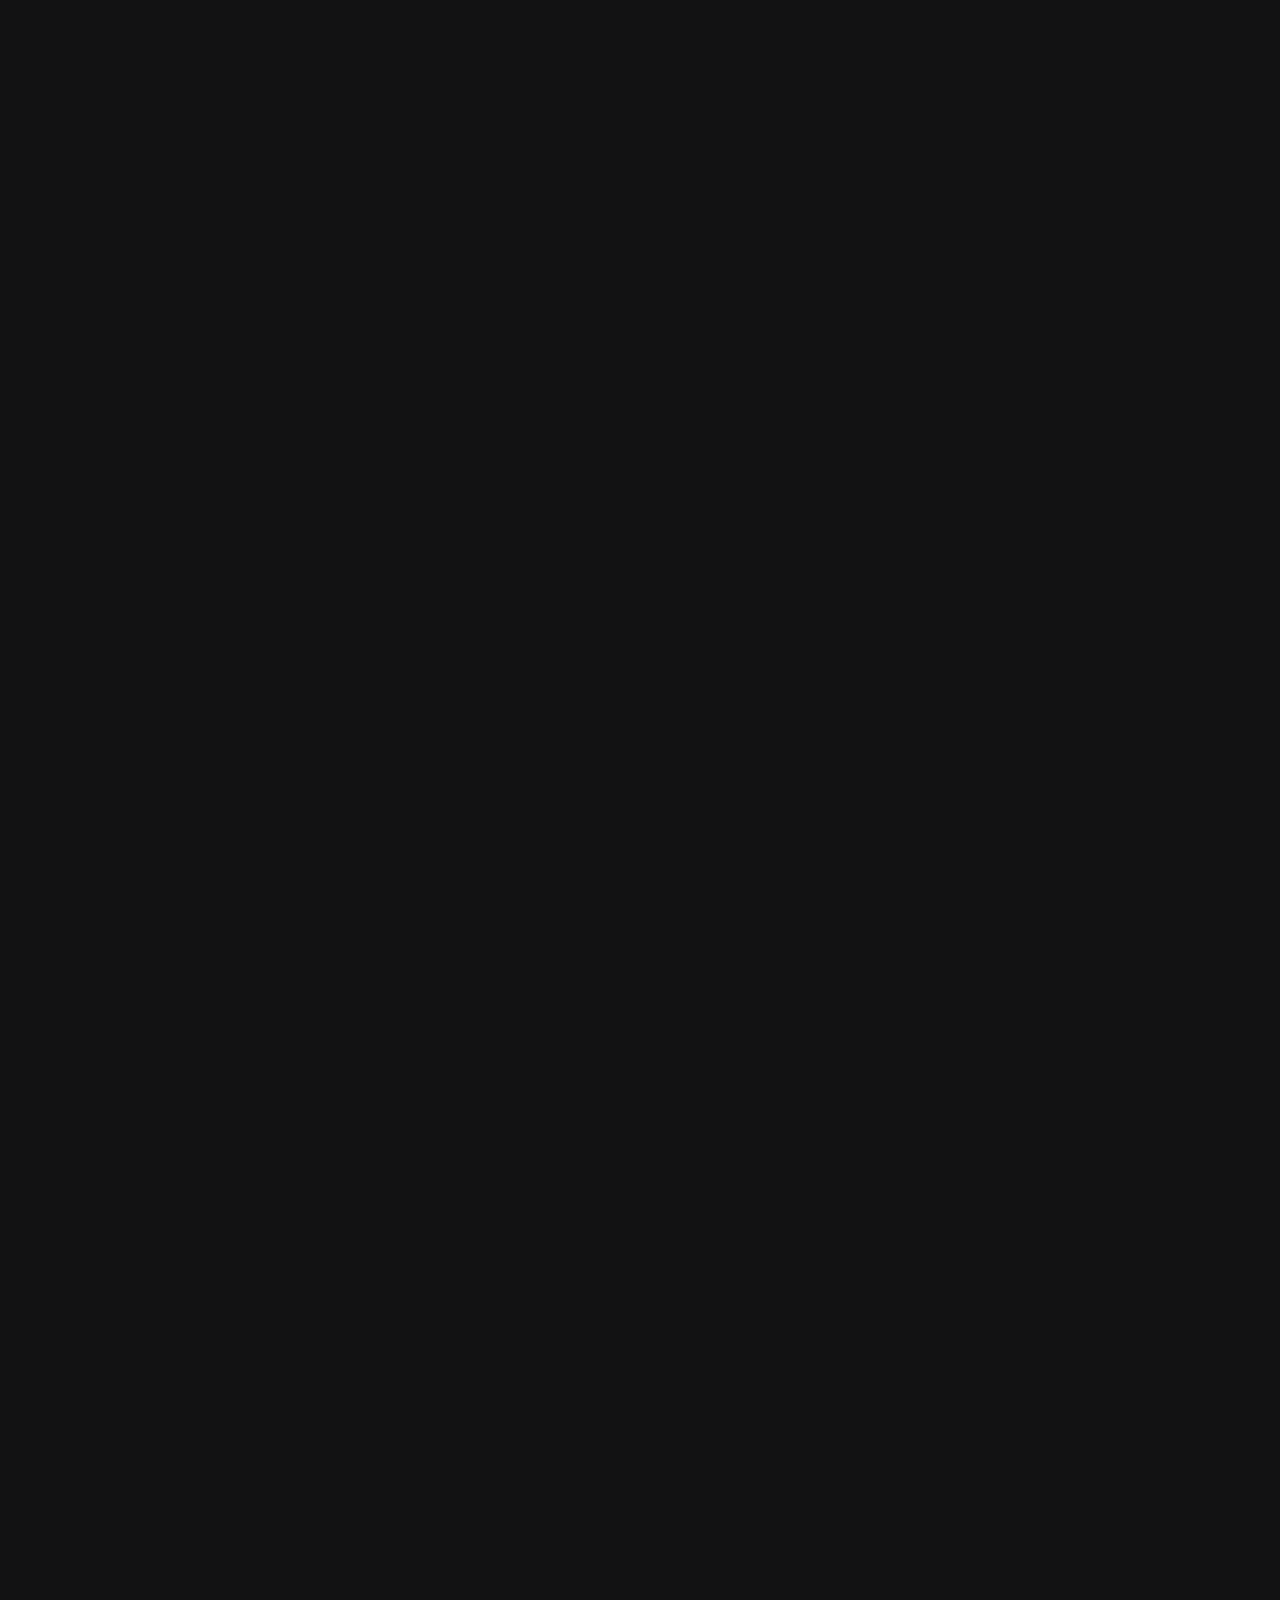
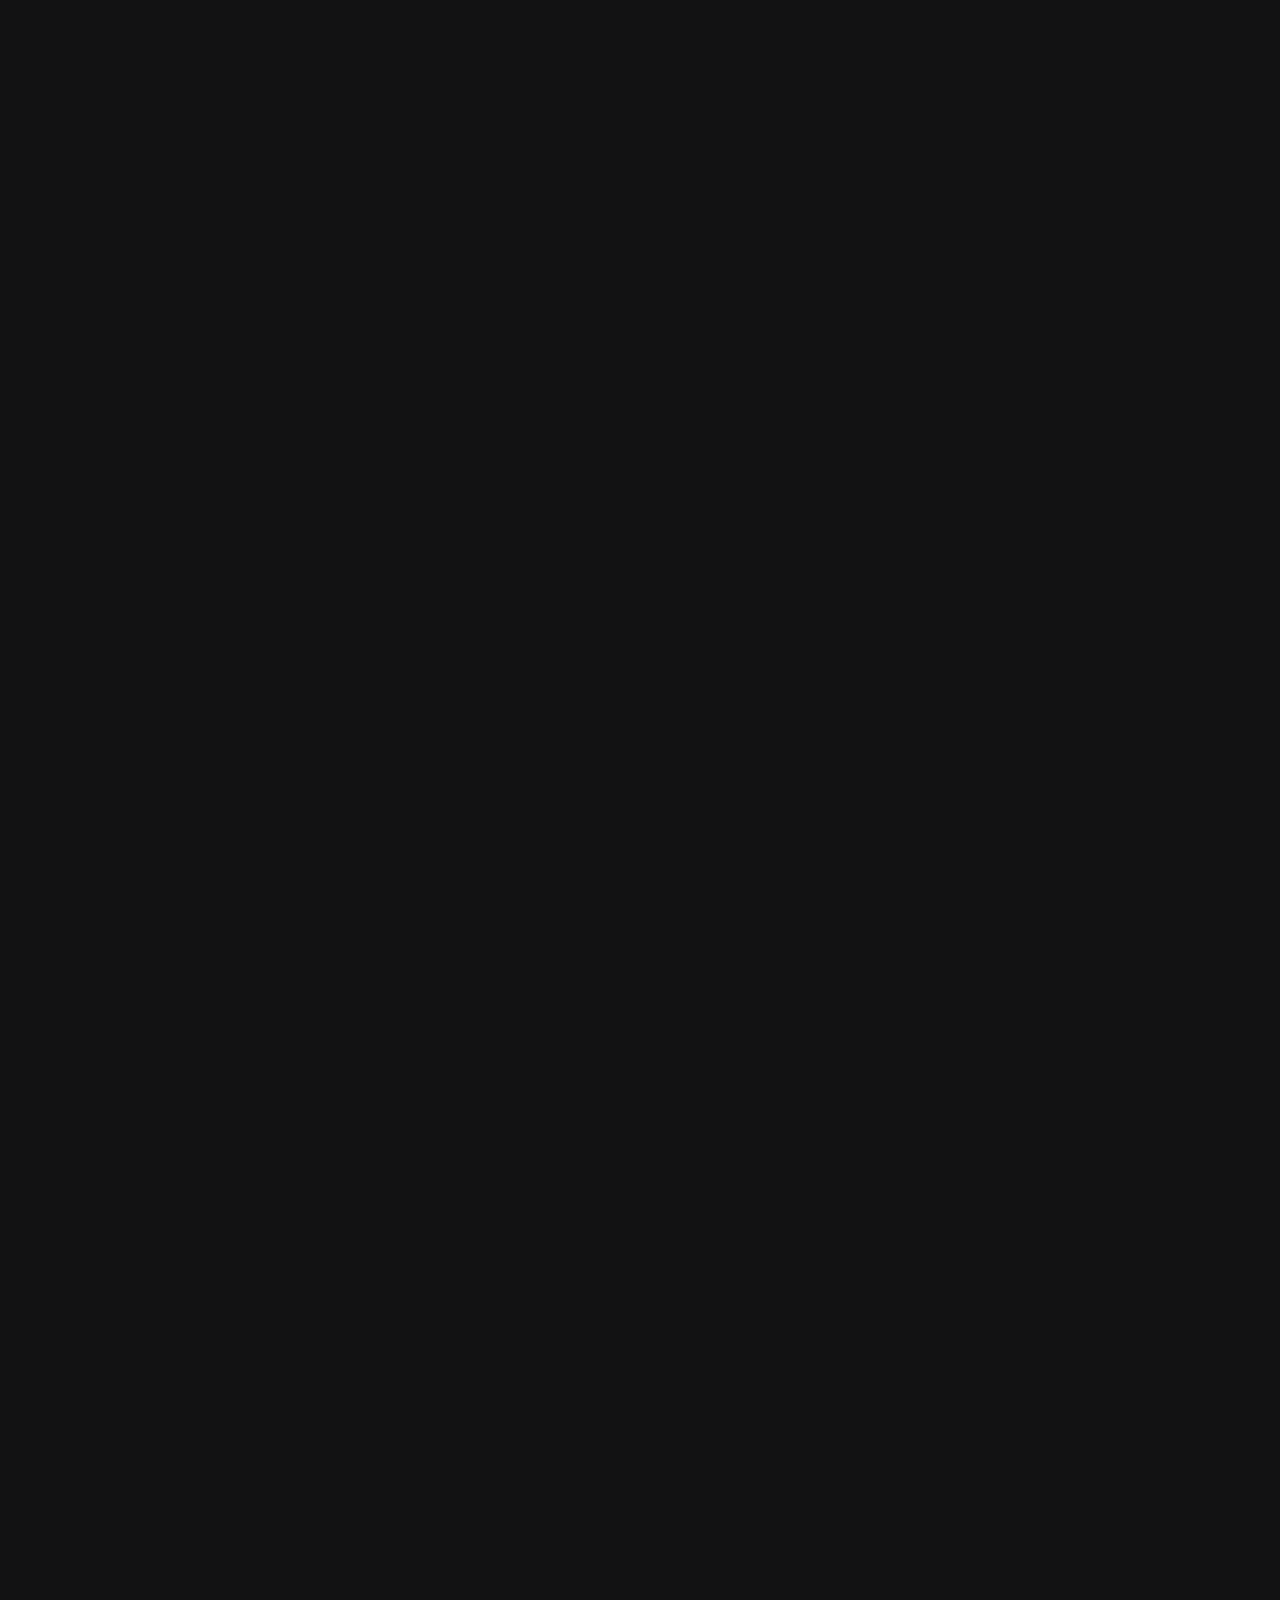
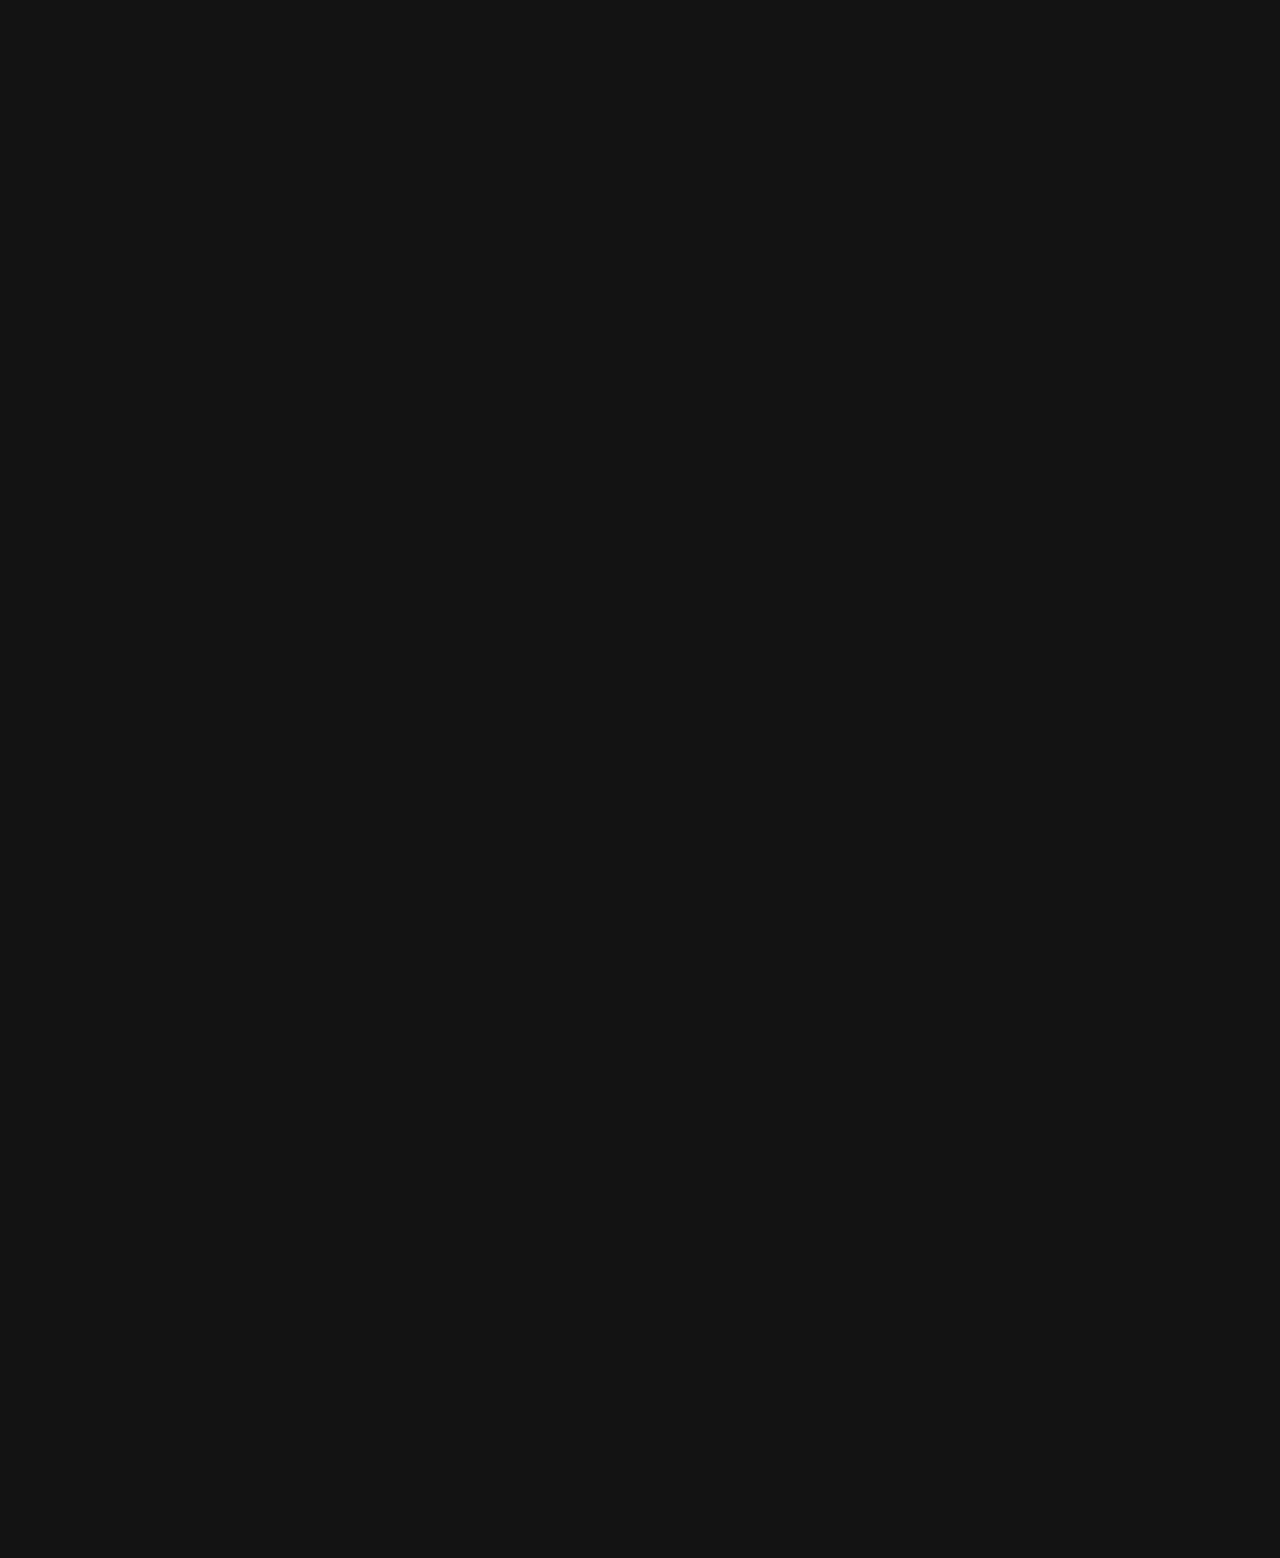
==== commit c72927c7: "last-task" ====
--- a/index.html
+++ b/index.html
@@ -21,10 +21,69 @@
 <body>
     <div class="header">
         <div class="text">
-            <h1 class="t-100">100</h1>
-            <div class="vertical-line"></div>
-            <h1 class="Tre">Treize <br>
-                grammes</h1>
+            <svg width="20%" height="100%" viewBox="0 0 194 43" fill="none" xmlns="http://www.w3.org/2000/svg"
+                style="">
+                <g clip-path="url(#clip0_3001_937)">
+                    <path
+                        d="M48.0398 12.086C52.6085 12.0044 56.4483 15.1726 57.411 19.4316C57.4778 19.7303 57.7394 19.9455 58.0454 19.9455C58.4034 19.9455 58.6928 19.6561 58.6928 19.2981V11.1696C58.6928 5.39144 54.0702 0.600081 48.292 0.557417C42.4675 0.514753 37.7318 5.22264 37.7318 11.0379V31.8673C37.7318 37.6455 42.3543 42.4368 48.1325 42.4795C53.9107 42.5222 58.6928 37.8143 58.6928 31.999V20.9935H48.7354C48.446 20.9935 48.2104 21.2272 48.2104 21.5185C48.2104 21.8078 48.4441 22.0434 48.7354 22.0434H57.0567C57.3721 22.0434 57.6151 22.3198 57.578 22.6333C57.027 27.3189 53.0444 30.9528 48.2104 30.9528C42.8329 30.9528 38.5053 26.4508 38.7909 21.0102C39.0488 16.0964 43.1186 12.175 48.0379 12.0878L48.0398 12.086Z"
+                        fill="currentColor"></path>
+                    <path
+                        d="M0 0.555664V12.0842C5.20873 12.0842 9.43247 16.308 9.43247 21.5167V41.9547C9.43247 42.244 9.6662 42.4796 9.95743 42.4796C10.2468 42.4796 10.4824 42.2459 10.4824 41.9547V11.0362C10.4805 5.24686 5.78748 0.555664 0 0.555664Z"
+                        fill="currentColor"></path>
+                    <path
+                        d="M24.0255 0.555733C18.2473 0.598397 13.6247 5.3879 13.6247 11.168V20.4687C13.6247 20.7581 13.8584 20.9937 14.1496 20.9937H14.2053C14.4743 20.9937 14.6987 20.7878 14.7265 20.5207C15.2255 15.7794 19.2341 12.0862 24.1052 12.0862C28.9763 12.0862 32.9218 15.72 33.4728 20.4057C33.5099 20.7191 33.2669 20.9955 32.9515 20.9955H24.6302C24.3408 20.9955 24.1052 21.2293 24.1052 21.5205C24.1052 21.8099 24.3389 22.0454 24.6302 22.0454H32.9515C33.2669 22.0454 33.5099 22.3218 33.4728 22.6353C32.9218 27.3209 28.9392 30.9548 24.1052 30.9548C19.2712 30.9548 15.2237 27.2597 14.7265 22.5203C14.6987 22.2513 14.4761 22.0473 14.2053 22.0473H14.1496C13.8603 22.0473 13.6247 22.281 13.6247 22.5723V31.873C13.6247 37.6512 18.2473 42.4426 24.0255 42.4852C29.85 42.5279 34.5857 37.82 34.5857 32.0047V11.0363C34.5857 5.22096 29.85 0.511214 24.0255 0.555733Z"
+                        fill="currentColor"></path>
+                    <path d="M73.4082 0.5H72.5734V42.5H73.4082V0.5Z" fill="currentColor"></path>
+                    <path d="M85.3616 2.9987H90.9357V18.3986H93.4807V2.9987H99.0308V0.579834H85.3616V2.9987Z"
+                        fill="currentColor" style=""></path>
+                    <path
+                        d="M107.189 6.29489C106.671 5.9814 106.039 5.82373 105.293 5.82373C104.683 5.82373 104.13 5.96842 103.638 6.25594C103.147 6.54531 102.722 6.97752 102.366 7.55441C102.01 8.1313 101.756 8.84361 101.602 9.69318H101.194L101.906 6.17988H99.4871V18.3985H101.906V11.908C101.906 11.0937 101.995 10.4018 102.173 9.83415C102.351 9.26654 102.622 8.83804 102.987 8.54867C103.353 8.26115 103.789 8.11646 104.299 8.11646C104.926 8.11646 105.397 8.32051 105.712 8.72674C106.026 9.13483 106.183 9.7785 106.183 10.6615V12.3421H108.702V9.82117C108.702 8.97345 108.58 8.25187 108.333 7.65829C108.087 7.0647 107.705 6.61023 107.187 6.29675L107.189 6.29489Z"
+                        fill="currentColor"></path>
+                    <path
+                        d="M119.38 6.54902C118.523 6.06488 117.501 5.82373 116.312 5.82373C115.685 5.82373 115.082 5.91277 114.505 6.09084C113.928 6.26892 113.397 6.53232 112.913 6.8792C112.429 7.22793 112.017 7.64716 111.678 8.13872C111.424 8.51157 111.203 8.91595 111.016 9.34815C110.828 9.78036 110.685 10.2515 110.583 10.7616C110.481 11.2699 110.431 11.806 110.431 12.3662C110.431 13.1972 110.524 13.9522 110.711 14.6311C110.899 15.31 111.177 15.9203 111.552 16.4638C111.891 16.9553 112.307 17.3727 112.798 17.7103C113.29 18.0498 113.854 18.3095 114.49 18.4875C115.126 18.6656 115.826 18.7547 116.59 18.7547C117.489 18.7547 118.32 18.5803 119.085 18.2334C119.849 17.8865 120.485 17.4061 120.993 16.7958C121.504 16.1855 121.824 15.4899 121.962 14.709H119.543C119.407 15.1171 119.194 15.4602 118.907 15.7403C118.617 16.0204 118.274 16.2319 117.875 16.3766C117.476 16.5213 117.031 16.5936 116.54 16.5936C115.894 16.5936 115.334 16.4786 114.859 16.2505C114.384 16.0204 113.993 15.694 113.689 15.271C113.435 14.8982 113.243 14.4697 113.115 13.9856C113.034 13.6776 112.982 13.34 112.952 12.9802H121.986V11.9618C121.986 10.6726 121.765 9.56889 121.324 8.65254C120.882 7.73619 120.233 7.03687 119.376 6.55273L119.38 6.54902ZM113.034 10.9916C113.084 10.6911 113.153 10.4036 113.245 10.1384C113.355 9.82488 113.496 9.54849 113.665 9.31105C113.971 8.88627 114.36 8.55238 114.835 8.30567C115.31 8.06081 115.803 7.93653 116.312 7.93653C117.261 7.93653 118.003 8.19993 118.539 8.72489C119.074 9.2517 119.357 10.0067 119.393 10.9898H113.034V10.9916Z"
+                        fill="currentColor" style=""></path>
+                    <path d="M127.64 1.01196H124.891V4.01514H127.64V1.01196Z" fill="currentColor"></path>
+                    <path d="M127.464 6.17993H125.045V18.3986H127.464V6.17993Z" fill="currentColor" style=""></path>
+                    <path
+                        d="M130.797 8.34281H138.662V8.72494L130.797 14.5792V18.3986H140.749V16.2338H132.858V15.8517L140.749 9.99744V6.17993H130.797V8.34281Z"
+                        fill="currentColor"></path>
+                    <path
+                        d="M151.784 6.54902C150.927 6.06488 149.905 5.82373 148.716 5.82373C148.089 5.82373 147.486 5.91277 146.909 6.09084C146.332 6.26892 145.802 6.53232 145.318 6.8792C144.833 7.22793 144.422 7.64716 144.082 8.13872C143.828 8.51157 143.607 8.91595 143.42 9.34815C143.233 9.78036 143.09 10.2515 142.988 10.7616C142.886 11.2699 142.836 11.806 142.836 12.3662C142.836 13.1972 142.928 13.9522 143.116 14.6311C143.303 15.31 143.581 15.9203 143.956 16.4638C144.295 16.9553 144.711 17.3727 145.203 17.7103C145.694 18.0498 146.258 18.3095 146.894 18.4875C147.531 18.6656 148.23 18.7547 148.994 18.7547C149.894 18.7547 150.725 18.5803 151.489 18.2334C152.253 17.8865 152.89 17.4061 153.398 16.7958C153.908 16.1855 154.229 15.4899 154.366 14.709H151.947C151.812 15.1171 151.598 15.4602 151.311 15.7403C151.022 16.0204 150.678 16.2319 150.28 16.3766C149.881 16.5213 149.436 16.5936 148.944 16.5936C148.298 16.5936 147.738 16.4786 147.263 16.2505C146.789 16.0204 146.397 15.694 146.093 15.271C145.839 14.8982 145.648 14.4697 145.52 13.9856C145.438 13.6776 145.386 13.34 145.357 12.9802H154.39V11.9618C154.39 10.6726 154.169 9.56889 153.728 8.65254C153.286 7.73619 152.637 7.03687 151.78 6.55273L151.784 6.54902ZM145.438 10.9916C145.488 10.6911 145.557 10.4036 145.65 10.1384C145.759 9.82488 145.9 9.54849 146.069 9.31105C146.375 8.88627 146.764 8.55238 147.239 8.30567C147.714 8.06081 148.208 7.93653 148.716 7.93653C149.666 7.93653 150.408 8.19993 150.944 8.72489C151.478 9.2517 151.762 10.0067 151.797 10.9898H145.438V10.9916Z"
+                        fill="currentColor"></path>
+                    <path
+                        d="M97.1832 27.9755H96.8011C96.5637 27.1093 96.2372 26.4025 95.8217 25.8498C95.4062 25.2988 94.922 24.9 94.3711 24.6533C93.8202 24.4085 93.2136 24.2842 92.5514 24.2842C91.6517 24.2842 90.8244 24.4715 90.0694 24.8444C89.3145 25.2172 88.6986 25.744 88.2238 26.4229C87.9863 26.7624 87.7916 27.1278 87.6376 27.5174C87.4855 27.9088 87.3668 28.328 87.2814 28.7769C87.1961 29.2258 87.1534 29.697 87.1534 30.1904C87.1534 30.6838 87.1961 31.1531 87.2814 31.6038C87.3668 32.0527 87.4855 32.4738 87.6376 32.8634C87.7897 33.2548 87.9845 33.6183 88.2238 33.9578C88.6986 34.6367 89.3145 35.1635 90.0694 35.5364C90.8244 35.9092 91.6517 36.0966 92.5514 36.0966C93.2136 36.0966 93.8202 35.9741 94.3711 35.7274C94.922 35.4826 95.4062 35.0819 95.8217 34.531C96.2372 33.9801 96.5637 33.2715 96.8011 32.4052H97.1832L96.3429 35.7404V36.0205C96.3429 37.1576 96.0368 38.035 95.4266 38.6546C94.8163 39.2741 93.976 39.5839 92.9075 39.5839C91.8391 39.5839 91.0785 39.3502 90.5276 38.8846C89.9767 38.4171 89.6576 37.7438 89.5742 36.8608H87.1553C87.2221 37.9126 87.4781 38.8029 87.9195 39.5338C88.361 40.2628 89.001 40.8156 89.8413 41.1884C90.6816 41.5613 91.7037 41.7486 92.9094 41.7486C94.1819 41.7486 95.2596 41.5075 96.1426 41.0233C97.0255 40.5392 97.6822 39.8102 98.1144 38.8345C98.5466 37.8588 98.7636 36.6493 98.7636 35.208V24.644H96.3448L97.1851 27.9793L97.1832 27.9755ZM96.3169 31.1327C96.2669 31.4221 96.189 31.6966 96.0869 31.96C95.9849 32.2234 95.8495 32.4738 95.6788 32.7113C95.3895 33.136 95.0129 33.4588 94.5455 33.6777C94.078 33.8984 93.5735 34.0079 93.0318 34.0079C92.4902 34.0079 91.9578 33.8984 91.4922 33.6777C91.0247 33.457 90.6482 33.1342 90.3588 32.7113C90.1047 32.3551 89.921 31.973 89.8116 31.5668C89.7003 31.1587 89.6465 30.7005 89.6465 30.1922C89.6465 29.8528 89.6725 29.5393 89.7226 29.2499C89.7726 28.9624 89.8506 28.686 89.9526 28.4226C90.0546 28.1592 90.19 27.9088 90.3607 27.6713C90.6482 27.2465 91.0266 26.9256 91.494 26.7049C91.9596 26.4842 92.4735 26.3747 93.0337 26.3747C93.5939 26.3747 94.0817 26.486 94.5473 26.7049C95.0148 26.9256 95.3913 27.2484 95.6807 27.6713C95.9348 28.0275 96.1166 28.4096 96.2279 28.8177C96.3374 29.2258 96.393 29.684 96.393 30.1922C96.393 30.5317 96.367 30.8452 96.3169 31.1345V31.1327Z"
+                        fill="currentColor" style=""></path>
+                    <path
+                        d="M110.405 24.7553C109.888 24.4419 109.255 24.2842 108.51 24.2842C107.899 24.2842 107.347 24.4289 106.855 24.7164C106.363 25.0058 105.939 25.438 105.582 26.0149C105.226 26.5918 104.972 27.3041 104.818 28.1536H104.41L105.122 24.6403H102.704V36.859H105.122V30.3684C105.122 29.5541 105.211 28.8622 105.39 28.2946C105.568 27.727 105.838 27.2985 106.204 27.0091C106.569 26.7216 107.005 26.5769 107.515 26.5769C108.142 26.5769 108.613 26.781 108.929 27.1872C109.242 27.5953 109.4 28.239 109.4 29.1219V30.8025H111.919V28.2816C111.919 27.4339 111.797 26.7123 111.55 26.1187C111.303 25.5251 110.921 25.0707 110.403 24.7572L110.405 24.7553Z"
+                        fill="currentColor"></path>
+                    <path
+                        d="M121.886 24.8184C121.114 24.4623 120.168 24.2842 119.048 24.2842C117.486 24.2842 116.315 24.5977 115.534 25.2265C114.753 25.8535 114.266 26.4953 114.071 27.1482C113.876 27.8012 113.778 28.3391 113.778 28.7639V28.8919H116.273V28.7639C116.273 28.5265 116.323 28.239 116.425 27.8995C116.527 27.56 116.785 27.2336 117.202 26.9201C117.617 26.6066 118.224 26.4489 119.022 26.4489C119.582 26.4489 120.066 26.5342 120.472 26.703C120.88 26.8718 121.188 27.1148 121.402 27.4283C121.613 27.7418 121.745 28.1184 121.797 28.5599V29.8101L118.361 30.0142C117.597 30.0475 116.931 30.1663 116.364 30.3703C115.794 30.5743 115.325 30.8619 114.95 31.2366C114.644 31.5426 114.416 31.9025 114.262 32.318C114.11 32.7335 114.032 33.2047 114.032 33.7315C114.032 34.2231 114.112 34.6775 114.273 35.093C114.434 35.5085 114.668 35.8703 114.972 36.1745C115.312 36.5139 115.714 36.7736 116.182 36.9517C116.647 37.1298 117.152 37.2188 117.695 37.2188C118.441 37.2188 119.09 37.0834 119.643 36.8107C120.194 36.5399 120.661 36.1355 121.044 35.6013C121.426 35.0671 121.719 34.3844 121.921 33.5516H122.303L121.717 36.8608H124.212V28.8418C124.212 27.8921 124.017 27.0722 123.626 26.3858C123.234 25.6977 122.654 25.1764 121.882 24.8203L121.886 24.8184ZM120.181 34.5532C119.647 34.9354 119.014 35.1264 118.285 35.1264C117.996 35.1264 117.734 35.0875 117.497 35.0114C117.259 34.9354 117.065 34.8203 116.911 34.6682C116.775 34.5328 116.677 34.3881 116.618 34.236C116.558 34.0839 116.529 33.9059 116.529 33.7018C116.529 33.5497 116.542 33.4143 116.568 33.2937C116.594 33.175 116.634 33.0637 116.696 32.9635C116.755 32.8615 116.835 32.7595 116.937 32.6575C117.106 32.4887 117.339 32.3477 117.636 32.2382C117.933 32.1288 118.293 32.0565 118.717 32.0212L121.787 31.7096C121.763 32.1585 121.635 32.6334 121.39 33.1379C121.12 33.6981 120.715 34.1711 120.181 34.5532Z"
+                        fill="currentColor"></path>
+                    <path
+                        d="M143.993 24.8314C143.383 24.466 142.645 24.2842 141.778 24.2842C140.812 24.2842 139.988 24.5736 139.309 25.1504C138.63 25.7273 138.139 26.6604 137.833 27.9496H137.451C137.434 27.1686 137.273 26.5027 136.967 25.9518C136.66 25.4009 136.254 24.9854 135.744 24.7053C135.236 24.4252 134.676 24.286 134.064 24.286C133.401 24.286 132.821 24.427 132.32 24.7053C131.819 24.9854 131.394 25.3972 131.047 25.9407C130.699 26.4842 130.415 27.1538 130.194 27.9514H129.812L130.448 24.6422H128.029V36.8608H130.448V30.3944C130.448 29.1905 130.699 28.2427 131.199 27.5563C131.7 26.87 132.416 26.525 133.351 26.525C134.047 26.525 134.611 26.7921 135.043 27.3263C135.475 27.8605 135.692 28.6285 135.692 29.6302V36.859H138.135V30.3926C138.135 29.5949 138.25 28.9086 138.478 28.3298C138.708 27.753 139.039 27.3078 139.471 26.9943C139.903 26.6808 140.433 26.5231 141.062 26.5231C141.827 26.5231 142.407 26.7865 142.806 27.3115C143.205 27.8383 143.403 28.6099 143.403 29.6283V36.8571H145.822V29.1442C145.822 28.0757 145.67 27.1798 145.364 26.4582C145.058 25.7366 144.6 25.195 143.989 24.8295L143.993 24.8314Z"
+                        fill="currentColor"></path>
+                    <path
+                        d="M165.577 24.8314C164.967 24.466 164.229 24.2842 163.363 24.2842C162.394 24.2842 161.573 24.5736 160.894 25.1504C160.215 25.7273 159.723 26.6604 159.417 27.9496H159.035C159.018 27.1686 158.857 26.5027 158.551 25.9518C158.245 25.4009 157.839 24.9854 157.328 24.7053C156.818 24.4252 156.26 24.286 155.648 24.286C154.986 24.286 154.405 24.427 153.904 24.7053C153.403 24.9854 152.979 25.3972 152.632 25.9407C152.283 26.4842 151.999 27.1538 151.778 27.9514H151.396L152.033 24.6422H149.614V36.8608H152.033V30.3944C152.033 29.1905 152.283 28.2427 152.784 27.5563C153.285 26.87 154.001 26.525 154.936 26.525C155.631 26.525 156.195 26.7921 156.627 27.3263C157.059 27.8605 157.276 28.6285 157.276 29.6302V36.859H159.719V30.3926C159.719 29.5949 159.834 28.9086 160.063 28.3298C160.293 27.753 160.623 27.3078 161.055 26.9943C161.487 26.6808 162.018 26.5231 162.647 26.5231C163.411 26.5231 163.991 26.7865 164.39 27.3115C164.789 27.8383 164.989 28.6099 164.989 29.6283V36.8571H167.408V29.1442C167.408 28.0757 167.256 27.1798 166.95 26.4582C166.644 25.7366 166.186 25.195 165.576 24.8295L165.577 24.8314Z"
+                        fill="currentColor"></path>
+                    <path
+                        d="M179.132 25.0095C178.275 24.5253 177.253 24.2842 176.064 24.2842C175.437 24.2842 174.834 24.3732 174.257 24.5513C173.68 24.7294 173.149 24.9928 172.665 25.3397C172.181 25.6884 171.769 26.1076 171.43 26.5992C171.176 26.972 170.955 27.3764 170.768 27.8086C170.58 28.2408 170.437 28.712 170.335 29.2221C170.233 29.7303 170.183 30.2664 170.183 30.8266C170.183 31.6576 170.276 32.4126 170.463 33.0915C170.651 33.7704 170.929 34.3807 171.304 34.9242C171.643 35.4158 172.059 35.8332 172.55 36.1708C173.042 36.5102 173.606 36.7699 174.242 36.948C174.878 37.1261 175.578 37.2151 176.342 37.2151C177.241 37.2151 178.072 37.0407 178.837 36.6939C179.601 36.347 180.237 35.8665 180.745 35.2563C181.256 34.646 181.576 33.9504 181.714 33.1694H179.295C179.159 33.5775 178.946 33.9207 178.659 34.2008C178.369 34.4809 178.026 34.6924 177.627 34.837C177.228 34.9817 176.783 35.0541 176.292 35.0541C175.646 35.0541 175.086 34.9391 174.611 34.7109C174.136 34.4809 173.745 34.1544 173.441 33.7315C173.186 33.3586 172.995 32.9301 172.867 32.446C172.786 32.1381 172.734 31.8005 172.704 31.4406H181.738V30.4222C181.738 29.133 181.517 28.0293 181.076 27.113C180.634 26.1966 179.985 25.4973 179.128 25.0132L179.132 25.0095ZM172.786 29.4521C172.836 29.1516 172.905 28.8641 172.997 28.5988C173.107 28.2853 173.248 28.0089 173.416 27.7715C173.723 27.3467 174.112 27.0128 174.587 26.7661C175.062 26.5213 175.555 26.397 176.064 26.397C177.013 26.397 177.755 26.6604 178.291 27.1853C178.826 27.7121 179.109 28.4671 179.145 29.4502H172.786V29.4521Z"
+                        fill="currentColor" style=""></path>
+                    <path
+                        d="M193.183 26.258C192.801 25.6217 192.244 25.1339 191.515 24.7944C190.786 24.4549 189.937 24.2861 188.97 24.2861C188.139 24.2861 187.401 24.3919 186.756 24.6052C186.11 24.8185 185.585 25.1264 185.177 25.5345C184.956 25.7553 184.778 25.989 184.643 26.2338C184.507 26.4806 184.402 26.7551 184.324 27.0612C184.248 27.3672 184.209 27.69 184.209 28.0276C184.209 29.0126 184.496 29.8009 185.075 30.3945C185.652 30.9881 186.535 31.4036 187.722 31.6411L189.351 31.9712C189.775 32.0566 190.122 32.1716 190.395 32.3144C190.666 32.4591 190.861 32.6409 190.981 32.8616C191.1 33.0824 191.159 33.3365 191.159 33.6259C191.159 33.8132 191.126 33.9913 191.057 34.1601C190.989 34.3307 190.887 34.4828 190.751 34.6183C190.564 34.8056 190.313 34.9447 190 35.0375C189.686 35.1302 189.334 35.1785 188.944 35.1785C188.13 35.1785 187.51 35.0004 187.086 34.6442C186.661 34.2881 186.449 33.7446 186.449 33.0156V32.8375H184.031V33.0156C184.031 33.8818 184.222 34.6275 184.604 35.2564C184.986 35.8852 185.541 36.3675 186.271 36.7069C187 37.0464 187.867 37.2152 188.868 37.2152C189.666 37.2152 190.388 37.1095 191.031 36.8962C191.677 36.6847 192.202 36.3749 192.61 35.9668C192.831 35.7461 193.009 35.5123 193.144 35.2675C193.279 35.0226 193.385 34.7463 193.463 34.4402C193.541 34.1341 193.578 33.8132 193.578 33.4737C193.578 32.7948 193.45 32.2142 193.196 31.7301C192.942 31.2459 192.547 30.8471 192.012 30.5336C191.478 30.2202 190.796 29.9772 189.963 29.8083L188.384 29.4782C187.976 29.3928 187.646 29.2834 187.392 29.148C187.138 29.0126 186.947 28.8382 186.819 28.6267C186.691 28.4153 186.628 28.1723 186.628 27.9015C186.628 27.6974 186.661 27.5119 186.73 27.3413C186.796 27.1725 186.898 27.0185 187.036 26.8831C187.223 26.6957 187.472 26.5566 187.787 26.4639C188.1 26.3711 188.462 26.3229 188.868 26.3229C189.666 26.3229 190.276 26.5102 190.701 26.8831C191.126 27.2559 191.337 27.7994 191.337 28.5117V28.6638H193.756V28.5117C193.756 27.6455 193.565 26.8961 193.183 26.2598V26.258Z"
+                        fill="currentColor"></path>
+                    <path
+                        d="M187.468 5.7959C183.995 5.7959 181.18 8.61173 181.18 12.0842C181.18 15.5567 183.995 18.3725 187.468 18.3725C190.94 18.3725 193.756 15.5567 193.756 12.0842C193.756 8.61173 190.94 5.7959 187.468 5.7959ZM187.468 17.5378C184.461 17.5378 182.014 15.0911 182.014 12.0842C182.014 9.07732 184.461 6.63063 187.468 6.63063C190.475 6.63063 192.921 9.07732 192.921 12.0842C192.921 15.0911 190.475 17.5378 187.468 17.5378Z"
+                        fill="currentColor" style=""></path>
+                    <path
+                        d="M185.372 10.4055H188.557L185.077 13.8854L185.667 14.4753L189.147 10.9954V14.1804H189.981V9.5708H185.372V10.4055Z"
+                        fill="currentColor"></path>
+                </g>
+                <defs>
+                    <clipPath id="clip0_3001_937">
+                        <rect width="193.756" height="42" fill="white" transform="translate(0 0.5)"></rect>
+                    </clipPath>
+                </defs>
+            </svg>
         </div>
         <div class="menu fixed-menu">
             <div class="menu-un">
@@ -32,13 +91,48 @@
                     <div class="our">
                         <h6>OUR OFFERS</h6>
                         <!-- Hidden container for offers -->
+
                         <div class="offers-container">
-                            <div class="offer-box box-1-1"> 
-                                <h1>creative <br> Lorem, ipsum.</h1>
+                            <div class="offer-box box-1-1">
+                                <div class="txtt">
+                                    <h1>Brand creation <br> and rebranding</h1>
+                                    <h6>For an online image. <br> with your goals</h6>
+                                </div>
+                                <div class="rr">
+                                    <svg width="20px" height="100%" viewBox="0 0 16 16" fill="none"
+                                        xmlns="http://www.w3.org/2000/svg">
+                                        <path d="M12.175 9H0V7H12.175L6.575 1.4L8 0L16 8L8 16L6.575 14.6L12.175 9Z"
+                                            fill="currentColor"></path>
+                                    </svg>
+                                </div>
                             </div>
-                            <div class="offer-box box-2-2"></div>
-                            <div class="offer-box box-3-3"></div>
+                            <div class="offer-box box-2-2">
+                                <div class="txtt">
+                                    <h1>Creation <br>
+                                        from website</h1>
+                                    <h6>An experience <br> digital brand</h6>
+                                </div>
+                                <div class="rr"><svg width="20px" height="100%" viewBox="0 0 16 16" fill="none"
+                                        xmlns="http://www.w3.org/2000/svg">
+                                        <path d="M12.175 9H0V7H12.175L6.575 1.4L8 0L16 8L8 16L6.575 14.6L12.175 9Z"
+                                            fill="currentColor"></path>
+                                    </svg></div>
+                            </div>
+                            <div class="offer-box box-3-3">
+                                <div class="txtt">
+                                    <h1>Campaigns <br> activation</h1>
+                                    <h6>The right message for <br> the right person</h6>
+                                </div>
+                                <div class="rr">
+                                    <svg width="20px" height="100%" viewBox="0 0 16 16" fill="none"
+                                        xmlns="http://www.w3.org/2000/svg">
+                                        <path d="M12.175 9H0V7H12.175L6.575 1.4L8 0L16 8L8 16L6.575 14.6L12.175 9Z"
+                                            fill="currentColor"></path>
+                                    </svg>
+                                </div>
+                            </div>
                         </div>
+
                     </div>
                 </div>
                 <div class="btn-menu">
@@ -48,16 +142,20 @@
                     <h6>OUR NOTES</h6>
                 </div>
                 <div class="vertical-line"></div>
-        
+
                 <div class="conta">
                     <button class="hover-btn">
-                        <div class="circle"></div>
+                        <div class="circle"><svg width="10px" height="100%" viewBox="0 0 16 16" fill="none"
+                                xmlns="http://www.w3.org/2000/svg">
+                                <path d="M12.175 9H0V7H12.175L6.575 1.4L8 0L16 8L8 16L6.575 14.6L12.175 9Z"
+                                    fill="currentColor"></path>
+                            </svg></div>
                         <span class="btn-text">Contact</span>
                     </button>
                 </div>
             </div>
         </div>
-        
+
     </div>
     <div class="container">
         <div class="container-2">
@@ -104,19 +202,31 @@
 
     </div>
     <div class="three-1">
-        <div class="round-1"></div>
+        <div class="round-1">
+            <svg width="30px" height="100%" viewBox="0 0 16 16" fill="none" xmlns="http://www.w3.org/2000/svg">
+                <path d="M12.175 9H0V7H12.175L6.575 1.4L8 0L16 8L8 16L6.575 14.6L12.175 9Z" fill="currentColor"></path>
+            </svg>
+        </div>
         <div class="round-text">Be strong</div>
         <video class="video" src="img/66bc64513c57e27bbe6bcd9c_66f45966f7cb7f7510e88350_Weem-transcode.mp4" muted
             loop></video>
     </div>
     <div class="three-1 three-2">
-        <div class="round-1"></div>
+        <div class="round-1">
+            <svg width="30px" height="100%" viewBox="0 0 16 16" fill="none" xmlns="http://www.w3.org/2000/svg">
+                <path d="M12.175 9H0V7H12.175L6.575 1.4L8 0L16 8L8 16L6.575 14.6L12.175 9Z" fill="currentColor"></path>
+            </svg>
+        </div>
         <div class="round-text">Be bold</div>
         <video class="video" src="img/66bc64513c57e27bbe6bcd9c_66f45a0fb5450e735fcafcfd_lemlist2-transcode.mp4" muted
             loop></video>
     </div>
     <div class="three-1 three">
-        <div class="round-1"></div>
+        <div class="round-1">
+            <svg width="30px" height="100%" viewBox="0 0 16 16" fill="none" xmlns="http://www.w3.org/2000/svg">
+                <path d="M12.175 9H0V7H12.175L6.575 1.4L8 0L16 8L8 16L6.575 14.6L12.175 9Z" fill="currentColor"></path>
+            </svg>
+        </div>
         <div class="round-text">Be true</div>
         <video class="video" src="img/66bc64513c57e27bbe6bcd9c_66f459b4b5bd923fd731fb10_Juste2-transcode.mp4" muted
             loop></video>
@@ -134,9 +244,9 @@
         </div>
         <div class="box-2">
             <div class="btn-click btn-click-1">
-                <div class="cir"></div>
-                <div class="cir"></div>
-                <div class="cir"></div>
+                <div class="cir"><img src="img/66bcbd830ce592b58549c589_lemlist.png" alt=""></div>
+                <div class="cir"><img src="img/66bcbd835baf309c811c7d1a_LGM.png" alt=""></div>
+                <div class="cir"><img src="img/66bcbd83b958fbb3dd191a9b_adboe.png" alt=""></div>
                 <div class="cir"></div>
             </div>
             <hr style="color: rgb(60, 61, 61);" class="hr">
@@ -153,11 +263,540 @@
             </div>
             <hr style="color: rgb(60, 61, 61);" class="hr">
 
-            <div class="btn-click btn-click-4"><div class="cir cir-1"></div></div>
+            <div class="btn-click btn-click-4">
+                <div class="cir cir-1"></div>
+            </div>
             <hr style="color: rgb(60, 61, 61);" class="hr">
 
         </div>
     </div>
+    <hr>
+    <div class="txt-container">
+        <div class="txt1">
+            <h1 class="txt1-1"> On transforme <br>
+                les ambitions <br>
+                en marques</h1>
+        </div>
+        <div class="txt2">
+            <h1 class="txt2-2">Nous fusionnons stratégie, créativité et digital <br> pour incarner votre vision,
+                accompagner votre <br> succès et maximiser son impact.</h1>
+            <div class="square">
+                <p>Programmer</p>
+                <div class="square1">
+                    <svg width="20px" height="100%" viewBox="0 0 16 16" fill="none" xmlns="http://www.w3.org/2000/svg">
+                        <path d="M12.175 9H0V7H12.175L6.575 1.4L8 0L16 8L8 16L6.575 14.6L12.175 9Z" fill="currentColor">
+                        </path>
+                    </svg>
+                </div>
+            </div>
+        </div>
+    </div>
+    <div class="th-main">
+        <div class="th">
+            <div class="one">
+                <a href="">
+                    <div class="btn-for-one" style="width: 6.11rem; left: 0%;">
+                        <div class="btn-grad-one">
+                            <svg width="50%" height="100%" viewbox="0 0 40 41" fill="none">
+                                <g clip-path="url(#clip0_1434_629)">
+                                    <path
+                                        d="M20.0124 40.5264C8.97793 40.5264 -0.00012207 31.5734 -0.00012207 20.5389C-0.00012207 9.50442 8.97793 0.526367 20.0124 0.526367C31.0469 0.526367 40.025 9.50442 40.025 20.5389C40.025 31.5734 31.0469 40.5514 20.0124 40.5514V40.5264ZM20.0124 3.0342C10.3572 3.0342 2.50771 10.8837 2.50771 20.5389C2.50771 30.1941 10.3572 38.0436 20.0124 38.0436C29.6676 38.0436 37.5171 30.1941 37.5171 20.5389C37.5171 10.8837 29.6425 3.0342 20.0124 3.0342Z"
+                                        fill="#8DDD8D"></path>
+                                    <path
+                                        d="M22.445 18.6079C22.3196 17.7803 22.0688 17.1784 21.6926 16.8273C21.3165 16.4511 20.7647 16.2756 20.0375 16.2756C18.9842 16.2756 18.2068 16.5765 17.7303 17.2035C17.2538 17.8304 17.0281 18.9088 17.0281 20.4135C17.0281 21.9182 17.2538 22.9966 17.7303 23.6737C18.2068 24.3508 18.9591 24.6768 20.0375 24.6768C20.7397 24.6768 21.2914 24.5013 21.6676 24.1251C22.0437 23.7489 22.3196 23.147 22.445 22.3445H27.8619C27.6613 24.6768 26.934 26.3571 25.7052 27.4354C24.4513 28.4887 22.5704 29.0405 20.0375 29.0405C18.5829 29.0405 17.3039 28.8649 16.2506 28.5389C15.1974 28.2129 14.3196 27.6862 13.6174 27.0091C12.9152 26.332 12.4137 25.4292 12.0876 24.3257C11.7616 23.2223 11.6111 21.9433 11.6111 20.4386C11.6111 18.9339 11.7616 17.6047 12.0876 16.5514C12.4137 15.4731 12.9152 14.5953 13.6174 13.9182C14.3196 13.2411 15.1974 12.7395 16.2506 12.4386C17.3039 12.1376 18.5829 11.9621 20.0375 11.9621C22.5704 11.9621 24.4513 12.4887 25.7052 13.5671C26.9591 14.6204 27.6613 16.3257 27.8619 18.658H22.445V18.6079Z"
+                                        fill="#8DDD8D"></path>
+                                </g>
+                                <defs>
+                                    <clipPath id="clip0_1434_629">
+                                        <rect width="40" height="40" fill="white"
+                                            transform="translate(-0.00012207 0.526367)"></rect>
+                                    </clipPath>
+                                </defs>
+                            </svg>
+
+
+                        </div>
+                    </div>
+                </a>
+                <div class="btn-grad-text">
+                    <div class="text-size is-merge">
+                        <strong>
+
+                            Offer :
+
+
+                        </strong>
+                        Brand design & rebranding
+
+                    </div>
+                    <div class="small-text">
+                        <p class="p-small">
+                            Le bon message pour
+                            <br>
+                            les bonnes personnes
+                        </p>
+                    </div>
+                    <div class="btn-grad-bg is-green">
+
+                    </div>
+
+                </div>
+            </div>
+            <div class="one">
+                <a href="">
+                    <div class="btn-for-one" style="width: 6.11rem; left: 0%;">
+                        <div class="btn-grad-one">
+                            <svg width="50%" height="100%" viewbox="0 0 50 16" fill="none">
+                                <g clip-path="url(#clip0_1434_1557)">
+                                    <path
+                                        d="M2.47616 15.5264L-0.00012207 0.526367H3.61468C3.92777 3.31574 4.41164 8.15445 4.58242 10.83H4.66781C5.09475 7.89828 5.7494 3.68576 6.23327 0.526367H9.1365C9.56345 3.25882 10.2466 7.72751 10.6166 10.7161H10.7304C10.9581 7.78443 11.5559 2.83187 11.7836 0.526367H15.1422L12.4667 15.5264H8.99419C8.56724 12.8793 7.91259 9.5776 7.57104 6.56052H7.48565C7.11563 9.52067 6.40405 12.9362 5.97711 15.5264H2.47616Z"
+                                        fill="#E0E055"></path>
+                                    <path
+                                        d="M17.9315 15.5264L15.4553 0.526367H19.0701C19.3832 3.31574 19.867 8.15445 20.0378 10.83H20.1232C20.5501 7.89828 21.2048 3.68576 21.6887 0.526367H24.5919C25.0188 3.25882 25.7019 7.72751 26.072 10.7161H26.1858C26.4135 7.78443 27.0112 2.83187 27.2389 0.526367H30.5976L27.9221 15.5264H24.4496C24.0226 12.8793 23.368 9.5776 23.0264 6.56052H22.941C22.571 9.52067 21.8594 12.9362 21.4325 15.5264H17.9315Z"
+                                        fill="#E0E055"></path>
+                                    <path
+                                        d="M33.3585 15.5264L30.8822 0.526367H34.497C34.8101 3.31574 35.294 8.15445 35.4647 10.83H35.5501C35.9771 7.89828 36.6317 3.68576 37.1156 0.526367H40.0188C40.4458 3.25882 41.1289 7.72751 41.4989 10.7161H41.6128C41.8405 7.78443 42.4382 2.83187 42.6659 0.526367H46.0245L43.349 15.5264H39.8765C39.4496 12.8793 38.7949 9.5776 38.4534 6.56052H38.368C37.9979 9.52067 37.2864 12.9362 36.8594 15.5264H33.3585Z"
+                                        fill="#E0E055"></path>
+                                    <path d="M45.8253 15.5264V11.6269H49.2124V15.5264H45.8253Z" fill="#E0E055"></path>
+                                </g>
+                                <defs>
+                                    <clipPath id="clip0_1434_1557">
+                                        <rect width="49.1841" height="15" fill="white"
+                                            transform="translate(-0.00012207 0.526367)"></rect>
+                                    </clipPath>
+                                </defs>
+                            </svg>
+
+
+                        </div>
+                    </div>
+                </a>
+                <div class="btn-grad-text">
+                    <div class="text-size is-merge">
+                        <strong>
+
+                            Offer :
+
+
+                        </strong>
+                        Campagne & activation
+
+                    </div>
+                    <div class="small-text">
+                        <p class="p-small">
+                            Le bon message pour
+                            <br>
+                            les bonnes personnes
+                        </p>
+                    </div>
+                    <div class="btn-grad-bg is-golden">
+
+                    </div>
+
+                </div>
+            </div>
+            <div fade-up class="one"
+                style="translate: none;rotate: none;scale: none;opacity: 1;/* transform: translate(0px, 0px); */">
+                <a href="">
+                    <div class="btn-for-one" style="width: 6.11rem; left: 0%;">
+                        <div class="btn-grad-one">
+                            <svg width="50%" height="100%" viewbox="0 0 48 49" fill="none">
+                                <g clip-path="url(#clip0_1434_2341)">
+                                    <path
+                                        d="M19.4872 5.02728C8.72878 7.51105 2.01501 18.2553 4.49878 29.0137C6.98254 39.7721 17.7268 46.4859 28.4852 44.0021C39.2436 41.5183 45.9573 30.774 43.4736 20.0157C40.9898 9.25729 30.2455 2.54352 19.4872 5.02728ZM27.4238 13.5312C28.369 13.313 29.3035 13.6829 29.928 14.3586C30.1653 13.4839 30.8431 12.7418 31.8161 12.5172C33.2061 12.1963 34.609 13.0729 34.9299 14.4629C35.4433 16.6868 32.8326 20.2177 31.9538 21.3576C31.7699 21.5757 31.4919 21.6399 31.231 21.5244C29.9201 20.9194 26.0792 18.9951 25.5337 16.6322C25.2128 15.2422 26.0894 13.8393 27.4794 13.5184L27.4238 13.5312ZM11.9673 17.0996C12.9125 16.8814 13.847 17.2513 14.4715 17.927C14.7088 17.0523 15.3866 16.3102 16.3596 16.0856C17.7496 15.7647 19.1525 16.6413 19.4734 18.0313C19.9868 20.2552 17.3761 23.7861 16.4973 24.926C16.3134 25.1441 16.0354 25.2083 15.7745 25.0928C14.4636 24.4878 10.6227 22.5635 10.0772 20.2006C9.7563 18.8106 10.6329 17.4077 12.0229 17.0868L11.9673 17.0996ZM27.531 39.7424C20.5812 41.3469 13.6437 38.0586 10.367 32.1097C10.0783 31.62 10.3947 30.9613 10.9507 30.8329L38.5277 24.4663C39.0837 24.3379 39.6504 24.7634 39.612 25.3579C39.247 32.1476 34.4809 38.1379 27.531 39.7424Z"
+                                        fill="#6066EE"></path>
+                                    <path
+                                        d="M23.7497 34.1442C21.8872 34.5742 20.5978 36.2188 20.5232 38.0515C22.6211 38.7677 24.9157 38.9407 27.223 38.408C29.5304 37.8753 31.5169 36.7139 33.0885 35.1506C32.218 33.5361 30.366 32.6167 28.4756 33.0532C27.8085 33.2072 27.2354 33.5152 26.7436 33.9215C26.4485 34.1654 26.0593 34.2552 25.6872 34.1654C25.067 34.0158 24.4169 33.9902 23.7497 34.1442Z"
+                                        fill="#6066EE"></path>
+                                </g>
+                                <defs>
+                                    <clipPath id="clip0_1434_2341">
+                                        <rect width="40" height="40" fill="white"
+                                            transform="translate(-0.000244141 9.52631) rotate(-13)"></rect>
+                                    </clipPath>
+                                </defs>
+                            </svg>
+
+
+                        </div>
+                    </div>
+                </a>
+                <div class="btn-grad-text">
+                    <div class="text-size is-merge">
+                        <strong>
+
+                            Offer :
+
+
+                        </strong>
+                        Campagne & activation
+
+                    </div>
+                    <div class="small-text">
+                        <p class="p-small">
+                            Le bon message pour
+                            <br>
+                            les bonnes personnes
+                        </p>
+                    </div>
+                    <div class="btn-grad-bg is-blue">
+
+                    </div>
+
+                </div>
+            </div>
+
+        </div>
+    </div>
+    <div class="meth-main">
+        <div class="met">
+            <h1>Methodical approach, listening, <br> transparency, clear pricing, <br> deadlines respected.. We will
+                <br> reconcile you with the agencies.
+            </h1>
+            <div class="square rect-1">
+                <p>Let's take the time to exchange.</p>
+                <div class="square1 rect-2">
+                    <svg width="20px" height="100%" viewBox="0 0 16 16" fill="none" xmlns="http://www.w3.org/2000/svg">
+                        <path d="M12.175 9H0V7H12.175L6.575 1.4L8 0L16 8L8 16L6.575 14.6L12.175 9Z" fill="currentColor">
+                        </path>
+                    </svg>
+                </div>
+            </div>
+        </div>
+        <div class="meth-3">
+            <div class="gradient-bg-faq"></div>
+            <div class="meth-hr abr">
+                <p>A branding agencyc'is quoi</p>
+                <div class="square1 meth-h"><svg width="20px" height="100%" viewBox="0 0 16 16" fill="none"
+                        xmlns="http://www.w3.org/2000/svg" style="color: white;">
+                        <path
+                            d="M7 12.175L7 -3.93402e-07L9 -3.0598e-07L9 12.175L14.6 6.575L16 8L8 16L6.03983e-07 8L1.4 6.575L7 12.175Z"
+                            fill="currentColor"></path>
+                    </svg></div>
+            </div>
+
+            <div class="meth-hr">
+                <p>What differentites you from other agencies?</p>
+                <div class="square1 meth-h">
+                    <svg width="20px" height="100%" viewBox="0 0 16 16" fill="none" xmlns="http://www.w3.org/2000/svg"
+                        style="color: white;">
+                        <path
+                            d="M7 12.175L7 -3.93402e-07L9 -3.0598e-07L9 12.175L14.6 6.575L16 8L8 16L6.03983e-07 8L1.4 6.575L7 12.175Z"
+                            fill="currentColor"></path>
+                    </svg>
+                </div>
+            </div>
+            <div class="meth-hr abrr">
+                <p>Why This Name "Thiteen grams"?</p>
+                <div class="square1 meth-h">
+                    <svg width="20px" height="100%" viewBox="0 0 16 16" fill="none" xmlns="http://www.w3.org/2000/svg"
+                        style="color: white;">
+                        <path
+                            d="M7 12.175L7 -3.93402e-07L9 -3.0598e-07L9 12.175L14.6 6.575L16 8L8 16L6.03983e-07 8L1.4 6.575L7 12.175Z"
+                            fill="currentColor"></path>
+                    </svg>
+                </div>
+            </div>
+        </div>
+    </div>
+    <hr class="hr-last">
+    <div fade-up-holder="" class="container-123">
+        <div class="stats__wrapper">
+            <div fade-up="" class="stats__item"
+                style="translate: none; rotate: none; scale: none; opacity: 1; transform: translate(0px, 0px);">
+                <div class="heading-style-h2 is-cirka text-color-green">+130</div>
+                <h4>Collaborations menées avec succès</h4>
+            </div>
+            <div fade-up="" class="stats__item"
+                style="translate: none; rotate: none; scale: none; opacity: 1; transform: translate(0px, 0px);">
+                <div class="heading-style-h2 is-cirka text-color-green">+76</div>
+                <h4>Marques créées</h4>
+            </div>
+            <div fade-up="" class="stats__item"
+                style="translate: none; rotate: none; scale: none; opacity: 1; transform: translate(0px, 0px);">
+                <div class="heading-style-h2 is-cirka text-color-green">+10</div>
+                <h4>Années d’activité</h4>
+            </div>
+        </div>
+    </div>
+    <div class="last-section">
+        <div class="video-last-section">
+            <video width="800" height="440" autoplay loop muted>
+                <source src="img/name.mp4" type="video/mp4">
+                Your browser does not support the video tag.
+            </video>
+        </div>
+    </div>
+    <div class="last-h1">
+        <h1>Our achievements are regularly highlighted in the press and specialized media :
+
+        </h1>
+        <h2>Awwward, World Brand Design Club, La Provence, Stage, The Dieline, Behance, Novum, Adobe Create, Packaging
+            of the world, Gooood..
+
+        </h2>
+    </div>
+    <div class="last-adb">
+        <div class="news">
+            <div class="news1">
+                <div class="tag2">
+                    <img src="img/adb.png" alt="">
+                </div>
+                <div class="tag21">
+                    <div class="ado-text">
+                        <p>05 - 2021</p>
+                        <h1>ADOBE <br>
+                            CREATE</h1>
+                    </div>
+                    <div class="ado-p-text">
+                        <p>Collaboration with Adobe for <br> the creation of’a series <br> of’powered graphic <br>
+                            elements on their blog and <br> social networks (Behance, <br> Instagram) and interview of
+                            <br> the’agence Thirteen grams.
+                        </p>
+                    </div>
+                </div>
+            </div>
+            <div class="news1">
+                <div class="tag21 news21">
+                    <div class="ado-text1">
+                        <p>05 - 2021</p>
+                        <h1>AWWARD.
+                        </h1>
+                    </div>
+                    <div class="ado-p-text">
+                        <h2>
+                            Collaboration with Adobe for the creation of’a series of’powered <br> graphic elements on
+                            their blog and social networks (Behance, <br> Instagram) and interview of the’agence
+                            Thirteen grams.</h2>
+                    </div>
+                </div>
+            </div>
+        </div>
+        <div class="news">
+            <div class="paper">
+                <img src="img/paper.png" alt="">
+                <div class="yellow do-text">
+
+                    <div class="ado-text ado">
+                        <p>10 - 2019</p>
+                        <h1>novum <br>
+                            magazine</h1>
+                    </div>
+                    <div class="ado-p-text do-text-1">
+                        <p>Interview with the agency <br> and retrospective of our achievements <br> in issue 10.19 of
+                            the German/English <br> magazine Novum</p>
+                    </div>
+                </div>
+            </div>
+
+        </div>
+        <div class="news">
+            <div id="w-node-_78a3793e-6f04-1d75-dfc6-b749472f706c-be6bcd9b" class="behance__item"
+                style="translate: none; rotate: none; scale: none; opacity: 1; transform: translate(0px, 0px);">
+                <div class="behance-block" style="">
+                    <div class="title-card__articles">
+                        <h3 class="text-color-black text-style-allcaps">BEHANCE</h3>
+                        <div class="text-color-black text-style-allcaps text-size-small">+90K views</div>
+                    </div>
+                    <div class="spacer-small"></div>
+                    <div class="text-color-black text-size-small">Mise en avant par la plateforme creative
+                        internationale Behance de 9 réalisations depuis 2017. Ce réseau social, désormais détenu par
+                        Adobe et dont le siège est basé à New York met en avant le meilleur de la scène créative
+                        internationale tous secteurs confondus (graphisme, UI, UX, publicité, produit, motion design,
+                        branding etc.).</div>
+                </div><img
+                    src="https://cdn.prod.website-files.com/66bc64513c57e27bbe6bcd9c/66ccfd01c34dd6c7bb450cb5_13g-homepage-preview-behance.webp"
+                    loading="eager"
+                    sizes="(max-width: 479px) 94vw, (max-width: 767px) 88vw, (max-width: 991px) 11vw, 7vw"
+                    srcset="https://cdn.prod.website-files.com/66bc64513c57e27bbe6bcd9c/66ccfd01c34dd6c7bb450cb5_13g-homepage-preview-behance-p-500.webp 500w, https://cdn.prod.website-files.com/66bc64513c57e27bbe6bcd9c/66ccfd01c34dd6c7bb450cb5_13g-homepage-preview-behance.webp 650w"
+                    alt="treize grammes behance" class="behance-img">
+            </div>
+        </div>
+    </div>
+    <section class="prefooter">
+        <footer fade-up-holder="" class="footer">
+            <div fade-up="" class="footer-block"
+                style="translate: none; rotate: none; scale: none; opacity: 1; transform: translate(0px, 0px);">
+                <div class="max-width-medium"><a href="/" aria-current="page"
+                        class="footer-logo w-inline-block w--current">
+                        <div class="w-embed"><svg width="100%" height="100%" viewBox="0 0 194 43" fill="none"
+                                xmlns="http://www.w3.org/2000/svg">
+                                <g clip-path="url(#clip0_3001_937)">
+                                    <path
+                                        d="M48.0398 12.086C52.6085 12.0044 56.4483 15.1726 57.411 19.4316C57.4778 19.7303 57.7394 19.9455 58.0454 19.9455C58.4034 19.9455 58.6928 19.6561 58.6928 19.2981V11.1696C58.6928 5.39144 54.0702 0.600081 48.292 0.557417C42.4675 0.514753 37.7318 5.22264 37.7318 11.0379V31.8673C37.7318 37.6455 42.3543 42.4368 48.1325 42.4795C53.9107 42.5222 58.6928 37.8143 58.6928 31.999V20.9935H48.7354C48.446 20.9935 48.2104 21.2272 48.2104 21.5185C48.2104 21.8078 48.4441 22.0434 48.7354 22.0434H57.0567C57.3721 22.0434 57.6151 22.3198 57.578 22.6333C57.027 27.3189 53.0444 30.9528 48.2104 30.9528C42.8329 30.9528 38.5053 26.4508 38.7909 21.0102C39.0488 16.0964 43.1186 12.175 48.0379 12.0878L48.0398 12.086Z"
+                                        fill="#EEEEEE"></path>
+                                    <path
+                                        d="M0 0.555664V12.0842C5.20873 12.0842 9.43247 16.308 9.43247 21.5167V41.9547C9.43247 42.244 9.6662 42.4796 9.95743 42.4796C10.2468 42.4796 10.4824 42.2459 10.4824 41.9547V11.0362C10.4805 5.24686 5.78748 0.555664 0 0.555664Z"
+                                        fill="#EEEEEE"></path>
+                                    <path
+                                        d="M24.0255 0.555733C18.2473 0.598397 13.6247 5.3879 13.6247 11.168V20.4687C13.6247 20.7581 13.8584 20.9937 14.1496 20.9937H14.2053C14.4743 20.9937 14.6987 20.7878 14.7265 20.5207C15.2255 15.7794 19.2341 12.0862 24.1052 12.0862C28.9763 12.0862 32.9218 15.72 33.4728 20.4057C33.5099 20.7191 33.2669 20.9955 32.9515 20.9955H24.6302C24.3408 20.9955 24.1052 21.2293 24.1052 21.5205C24.1052 21.8099 24.3389 22.0454 24.6302 22.0454H32.9515C33.2669 22.0454 33.5099 22.3218 33.4728 22.6353C32.9218 27.3209 28.9392 30.9548 24.1052 30.9548C19.2712 30.9548 15.2237 27.2597 14.7265 22.5203C14.6987 22.2513 14.4761 22.0473 14.2053 22.0473H14.1496C13.8603 22.0473 13.6247 22.281 13.6247 22.5723V31.873C13.6247 37.6512 18.2473 42.4426 24.0255 42.4852C29.85 42.5279 34.5857 37.82 34.5857 32.0047V11.0363C34.5857 5.22096 29.85 0.511214 24.0255 0.555733Z"
+                                        fill="#EEEEEE"></path>
+                                    <path d="M73.4082 0.5H72.5734V42.5H73.4082V0.5Z" fill="#EEEEEE"></path>
+                                    <path
+                                        d="M85.3616 2.9987H90.9357V18.3986H93.4807V2.9987H99.0308V0.579834H85.3616V2.9987Z"
+                                        fill="#EEEEEE"></path>
+                                    <path
+                                        d="M107.189 6.29489C106.671 5.9814 106.039 5.82373 105.293 5.82373C104.683 5.82373 104.13 5.96842 103.638 6.25594C103.147 6.54531 102.722 6.97752 102.366 7.55441C102.01 8.1313 101.756 8.84361 101.602 9.69318H101.194L101.906 6.17988H99.4871V18.3985H101.906V11.908C101.906 11.0937 101.995 10.4018 102.173 9.83415C102.351 9.26654 102.622 8.83804 102.987 8.54867C103.353 8.26115 103.789 8.11646 104.299 8.11646C104.926 8.11646 105.397 8.32051 105.712 8.72674C106.026 9.13483 106.183 9.7785 106.183 10.6615V12.3421H108.702V9.82117C108.702 8.97345 108.58 8.25187 108.333 7.65829C108.087 7.0647 107.705 6.61023 107.187 6.29675L107.189 6.29489Z"
+                                        fill="#EEEEEE"></path>
+                                    <path
+                                        d="M119.38 6.54902C118.523 6.06488 117.501 5.82373 116.312 5.82373C115.685 5.82373 115.082 5.91277 114.505 6.09084C113.928 6.26892 113.397 6.53232 112.913 6.8792C112.429 7.22793 112.017 7.64716 111.678 8.13872C111.424 8.51157 111.203 8.91595 111.016 9.34815C110.828 9.78036 110.685 10.2515 110.583 10.7616C110.481 11.2699 110.431 11.806 110.431 12.3662C110.431 13.1972 110.524 13.9522 110.711 14.6311C110.899 15.31 111.177 15.9203 111.552 16.4638C111.891 16.9553 112.307 17.3727 112.798 17.7103C113.29 18.0498 113.854 18.3095 114.49 18.4875C115.126 18.6656 115.826 18.7547 116.59 18.7547C117.489 18.7547 118.32 18.5803 119.085 18.2334C119.849 17.8865 120.485 17.4061 120.993 16.7958C121.504 16.1855 121.824 15.4899 121.962 14.709H119.543C119.407 15.1171 119.194 15.4602 118.907 15.7403C118.617 16.0204 118.274 16.2319 117.875 16.3766C117.476 16.5213 117.031 16.5936 116.54 16.5936C115.894 16.5936 115.334 16.4786 114.859 16.2505C114.384 16.0204 113.993 15.694 113.689 15.271C113.435 14.8982 113.243 14.4697 113.115 13.9856C113.034 13.6776 112.982 13.34 112.952 12.9802H121.986V11.9618C121.986 10.6726 121.765 9.56889 121.324 8.65254C120.882 7.73619 120.233 7.03687 119.376 6.55273L119.38 6.54902ZM113.034 10.9916C113.084 10.6911 113.153 10.4036 113.245 10.1384C113.355 9.82488 113.496 9.54849 113.665 9.31105C113.971 8.88627 114.36 8.55238 114.835 8.30567C115.31 8.06081 115.803 7.93653 116.312 7.93653C117.261 7.93653 118.003 8.19993 118.539 8.72489C119.074 9.2517 119.357 10.0067 119.393 10.9898H113.034V10.9916Z"
+                                        fill="#EEEEEE"></path>
+                                    <path d="M127.64 1.01196H124.891V4.01514H127.64V1.01196Z" fill="#EEEEEE"></path>
+                                    <path d="M127.464 6.17993H125.045V18.3986H127.464V6.17993Z" fill="#EEEEEE"></path>
+                                    <path
+                                        d="M130.797 8.34281H138.662V8.72494L130.797 14.5792V18.3986H140.749V16.2338H132.858V15.8517L140.749 9.99744V6.17993H130.797V8.34281Z"
+                                        fill="#EEEEEE"></path>
+                                    <path
+                                        d="M151.784 6.54902C150.927 6.06488 149.905 5.82373 148.716 5.82373C148.089 5.82373 147.486 5.91277 146.909 6.09084C146.332 6.26892 145.802 6.53232 145.318 6.8792C144.833 7.22793 144.422 7.64716 144.082 8.13872C143.828 8.51157 143.607 8.91595 143.42 9.34815C143.233 9.78036 143.09 10.2515 142.988 10.7616C142.886 11.2699 142.836 11.806 142.836 12.3662C142.836 13.1972 142.928 13.9522 143.116 14.6311C143.303 15.31 143.581 15.9203 143.956 16.4638C144.295 16.9553 144.711 17.3727 145.203 17.7103C145.694 18.0498 146.258 18.3095 146.894 18.4875C147.531 18.6656 148.23 18.7547 148.994 18.7547C149.894 18.7547 150.725 18.5803 151.489 18.2334C152.253 17.8865 152.89 17.4061 153.398 16.7958C153.908 16.1855 154.229 15.4899 154.366 14.709H151.947C151.812 15.1171 151.598 15.4602 151.311 15.7403C151.022 16.0204 150.678 16.2319 150.28 16.3766C149.881 16.5213 149.436 16.5936 148.944 16.5936C148.298 16.5936 147.738 16.4786 147.263 16.2505C146.789 16.0204 146.397 15.694 146.093 15.271C145.839 14.8982 145.648 14.4697 145.52 13.9856C145.438 13.6776 145.386 13.34 145.357 12.9802H154.39V11.9618C154.39 10.6726 154.169 9.56889 153.728 8.65254C153.286 7.73619 152.637 7.03687 151.78 6.55273L151.784 6.54902ZM145.438 10.9916C145.488 10.6911 145.557 10.4036 145.65 10.1384C145.759 9.82488 145.9 9.54849 146.069 9.31105C146.375 8.88627 146.764 8.55238 147.239 8.30567C147.714 8.06081 148.208 7.93653 148.716 7.93653C149.666 7.93653 150.408 8.19993 150.944 8.72489C151.478 9.2517 151.762 10.0067 151.797 10.9898H145.438V10.9916Z"
+                                        fill="#EEEEEE"></path>
+                                    <path
+                                        d="M97.1832 27.9755H96.8011C96.5637 27.1093 96.2372 26.4025 95.8217 25.8498C95.4062 25.2988 94.922 24.9 94.3711 24.6533C93.8202 24.4085 93.2136 24.2842 92.5514 24.2842C91.6517 24.2842 90.8244 24.4715 90.0694 24.8444C89.3145 25.2172 88.6986 25.744 88.2238 26.4229C87.9863 26.7624 87.7916 27.1278 87.6376 27.5174C87.4855 27.9088 87.3668 28.328 87.2814 28.7769C87.1961 29.2258 87.1534 29.697 87.1534 30.1904C87.1534 30.6838 87.1961 31.1531 87.2814 31.6038C87.3668 32.0527 87.4855 32.4738 87.6376 32.8634C87.7897 33.2548 87.9845 33.6183 88.2238 33.9578C88.6986 34.6367 89.3145 35.1635 90.0694 35.5364C90.8244 35.9092 91.6517 36.0966 92.5514 36.0966C93.2136 36.0966 93.8202 35.9741 94.3711 35.7274C94.922 35.4826 95.4062 35.0819 95.8217 34.531C96.2372 33.9801 96.5637 33.2715 96.8011 32.4052H97.1832L96.3429 35.7404V36.0205C96.3429 37.1576 96.0368 38.035 95.4266 38.6546C94.8163 39.2741 93.976 39.5839 92.9075 39.5839C91.8391 39.5839 91.0785 39.3502 90.5276 38.8846C89.9767 38.4171 89.6576 37.7438 89.5742 36.8608H87.1553C87.2221 37.9126 87.4781 38.8029 87.9195 39.5338C88.361 40.2628 89.001 40.8156 89.8413 41.1884C90.6816 41.5613 91.7037 41.7486 92.9094 41.7486C94.1819 41.7486 95.2596 41.5075 96.1426 41.0233C97.0255 40.5392 97.6822 39.8102 98.1144 38.8345C98.5466 37.8588 98.7636 36.6493 98.7636 35.208V24.644H96.3448L97.1851 27.9793L97.1832 27.9755ZM96.3169 31.1327C96.2669 31.4221 96.189 31.6966 96.0869 31.96C95.9849 32.2234 95.8495 32.4738 95.6788 32.7113C95.3895 33.136 95.0129 33.4588 94.5455 33.6777C94.078 33.8984 93.5735 34.0079 93.0318 34.0079C92.4902 34.0079 91.9578 33.8984 91.4922 33.6777C91.0247 33.457 90.6482 33.1342 90.3588 32.7113C90.1047 32.3551 89.921 31.973 89.8116 31.5668C89.7003 31.1587 89.6465 30.7005 89.6465 30.1922C89.6465 29.8528 89.6725 29.5393 89.7226 29.2499C89.7726 28.9624 89.8506 28.686 89.9526 28.4226C90.0546 28.1592 90.19 27.9088 90.3607 27.6713C90.6482 27.2465 91.0266 26.9256 91.494 26.7049C91.9596 26.4842 92.4735 26.3747 93.0337 26.3747C93.5939 26.3747 94.0817 26.486 94.5473 26.7049C95.0148 26.9256 95.3913 27.2484 95.6807 27.6713C95.9348 28.0275 96.1166 28.4096 96.2279 28.8177C96.3374 29.2258 96.393 29.684 96.393 30.1922C96.393 30.5317 96.367 30.8452 96.3169 31.1345V31.1327Z"
+                                        fill="#EEEEEE"></path>
+                                    <path
+                                        d="M110.405 24.7553C109.888 24.4419 109.255 24.2842 108.51 24.2842C107.899 24.2842 107.347 24.4289 106.855 24.7164C106.363 25.0058 105.939 25.438 105.582 26.0149C105.226 26.5918 104.972 27.3041 104.818 28.1536H104.41L105.122 24.6403H102.704V36.859H105.122V30.3684C105.122 29.5541 105.211 28.8622 105.39 28.2946C105.568 27.727 105.838 27.2985 106.204 27.0091C106.569 26.7216 107.005 26.5769 107.515 26.5769C108.142 26.5769 108.613 26.781 108.929 27.1872C109.242 27.5953 109.4 28.239 109.4 29.1219V30.8025H111.919V28.2816C111.919 27.4339 111.797 26.7123 111.55 26.1187C111.303 25.5251 110.921 25.0707 110.403 24.7572L110.405 24.7553Z"
+                                        fill="#EEEEEE"></path>
+                                    <path
+                                        d="M121.886 24.8184C121.114 24.4623 120.168 24.2842 119.048 24.2842C117.486 24.2842 116.315 24.5977 115.534 25.2265C114.753 25.8535 114.266 26.4953 114.071 27.1482C113.876 27.8012 113.778 28.3391 113.778 28.7639V28.8919H116.273V28.7639C116.273 28.5265 116.323 28.239 116.425 27.8995C116.527 27.56 116.785 27.2336 117.202 26.9201C117.617 26.6066 118.224 26.4489 119.022 26.4489C119.582 26.4489 120.066 26.5342 120.472 26.703C120.88 26.8718 121.188 27.1148 121.402 27.4283C121.613 27.7418 121.745 28.1184 121.797 28.5599V29.8101L118.361 30.0142C117.597 30.0475 116.931 30.1663 116.364 30.3703C115.794 30.5743 115.325 30.8619 114.95 31.2366C114.644 31.5426 114.416 31.9025 114.262 32.318C114.11 32.7335 114.032 33.2047 114.032 33.7315C114.032 34.2231 114.112 34.6775 114.273 35.093C114.434 35.5085 114.668 35.8703 114.972 36.1745C115.312 36.5139 115.714 36.7736 116.182 36.9517C116.647 37.1298 117.152 37.2188 117.695 37.2188C118.441 37.2188 119.09 37.0834 119.643 36.8107C120.194 36.5399 120.661 36.1355 121.044 35.6013C121.426 35.0671 121.719 34.3844 121.921 33.5516H122.303L121.717 36.8608H124.212V28.8418C124.212 27.8921 124.017 27.0722 123.626 26.3858C123.234 25.6977 122.654 25.1764 121.882 24.8203L121.886 24.8184ZM120.181 34.5532C119.647 34.9354 119.014 35.1264 118.285 35.1264C117.996 35.1264 117.734 35.0875 117.497 35.0114C117.259 34.9354 117.065 34.8203 116.911 34.6682C116.775 34.5328 116.677 34.3881 116.618 34.236C116.558 34.0839 116.529 33.9059 116.529 33.7018C116.529 33.5497 116.542 33.4143 116.568 33.2937C116.594 33.175 116.634 33.0637 116.696 32.9635C116.755 32.8615 116.835 32.7595 116.937 32.6575C117.106 32.4887 117.339 32.3477 117.636 32.2382C117.933 32.1288 118.293 32.0565 118.717 32.0212L121.787 31.7096C121.763 32.1585 121.635 32.6334 121.39 33.1379C121.12 33.6981 120.715 34.1711 120.181 34.5532Z"
+                                        fill="#EEEEEE"></path>
+                                    <path
+                                        d="M143.993 24.8314C143.383 24.466 142.645 24.2842 141.778 24.2842C140.812 24.2842 139.988 24.5736 139.309 25.1504C138.63 25.7273 138.139 26.6604 137.833 27.9496H137.451C137.434 27.1686 137.273 26.5027 136.967 25.9518C136.66 25.4009 136.254 24.9854 135.744 24.7053C135.236 24.4252 134.676 24.286 134.064 24.286C133.401 24.286 132.821 24.427 132.32 24.7053C131.819 24.9854 131.394 25.3972 131.047 25.9407C130.699 26.4842 130.415 27.1538 130.194 27.9514H129.812L130.448 24.6422H128.029V36.8608H130.448V30.3944C130.448 29.1905 130.699 28.2427 131.199 27.5563C131.7 26.87 132.416 26.525 133.351 26.525C134.047 26.525 134.611 26.7921 135.043 27.3263C135.475 27.8605 135.692 28.6285 135.692 29.6302V36.859H138.135V30.3926C138.135 29.5949 138.25 28.9086 138.478 28.3298C138.708 27.753 139.039 27.3078 139.471 26.9943C139.903 26.6808 140.433 26.5231 141.062 26.5231C141.827 26.5231 142.407 26.7865 142.806 27.3115C143.205 27.8383 143.403 28.6099 143.403 29.6283V36.8571H145.822V29.1442C145.822 28.0757 145.67 27.1798 145.364 26.4582C145.058 25.7366 144.6 25.195 143.989 24.8295L143.993 24.8314Z"
+                                        fill="#EEEEEE"></path>
+                                    <path
+                                        d="M165.577 24.8314C164.967 24.466 164.229 24.2842 163.363 24.2842C162.394 24.2842 161.573 24.5736 160.894 25.1504C160.215 25.7273 159.723 26.6604 159.417 27.9496H159.035C159.018 27.1686 158.857 26.5027 158.551 25.9518C158.245 25.4009 157.839 24.9854 157.328 24.7053C156.818 24.4252 156.26 24.286 155.648 24.286C154.986 24.286 154.405 24.427 153.904 24.7053C153.403 24.9854 152.979 25.3972 152.632 25.9407C152.283 26.4842 151.999 27.1538 151.778 27.9514H151.396L152.033 24.6422H149.614V36.8608H152.033V30.3944C152.033 29.1905 152.283 28.2427 152.784 27.5563C153.285 26.87 154.001 26.525 154.936 26.525C155.631 26.525 156.195 26.7921 156.627 27.3263C157.059 27.8605 157.276 28.6285 157.276 29.6302V36.859H159.719V30.3926C159.719 29.5949 159.834 28.9086 160.063 28.3298C160.293 27.753 160.623 27.3078 161.055 26.9943C161.487 26.6808 162.018 26.5231 162.647 26.5231C163.411 26.5231 163.991 26.7865 164.39 27.3115C164.789 27.8383 164.989 28.6099 164.989 29.6283V36.8571H167.408V29.1442C167.408 28.0757 167.256 27.1798 166.95 26.4582C166.644 25.7366 166.186 25.195 165.576 24.8295L165.577 24.8314Z"
+                                        fill="#EEEEEE"></path>
+                                    <path
+                                        d="M179.132 25.0095C178.275 24.5253 177.253 24.2842 176.064 24.2842C175.437 24.2842 174.834 24.3732 174.257 24.5513C173.68 24.7294 173.149 24.9928 172.665 25.3397C172.181 25.6884 171.769 26.1076 171.43 26.5992C171.176 26.972 170.955 27.3764 170.768 27.8086C170.58 28.2408 170.437 28.712 170.335 29.2221C170.233 29.7303 170.183 30.2664 170.183 30.8266C170.183 31.6576 170.276 32.4126 170.463 33.0915C170.651 33.7704 170.929 34.3807 171.304 34.9242C171.643 35.4158 172.059 35.8332 172.55 36.1708C173.042 36.5102 173.606 36.7699 174.242 36.948C174.878 37.1261 175.578 37.2151 176.342 37.2151C177.241 37.2151 178.072 37.0407 178.837 36.6939C179.601 36.347 180.237 35.8665 180.745 35.2563C181.256 34.646 181.576 33.9504 181.714 33.1694H179.295C179.159 33.5775 178.946 33.9207 178.659 34.2008C178.369 34.4809 178.026 34.6924 177.627 34.837C177.228 34.9817 176.783 35.0541 176.292 35.0541C175.646 35.0541 175.086 34.9391 174.611 34.7109C174.136 34.4809 173.745 34.1544 173.441 33.7315C173.186 33.3586 172.995 32.9301 172.867 32.446C172.786 32.1381 172.734 31.8005 172.704 31.4406H181.738V30.4222C181.738 29.133 181.517 28.0293 181.076 27.113C180.634 26.1966 179.985 25.4973 179.128 25.0132L179.132 25.0095ZM172.786 29.4521C172.836 29.1516 172.905 28.8641 172.997 28.5988C173.107 28.2853 173.248 28.0089 173.416 27.7715C173.723 27.3467 174.112 27.0128 174.587 26.7661C175.062 26.5213 175.555 26.397 176.064 26.397C177.013 26.397 177.755 26.6604 178.291 27.1853C178.826 27.7121 179.109 28.4671 179.145 29.4502H172.786V29.4521Z"
+                                        fill="#EEEEEE"></path>
+                                    <path
+                                        d="M193.183 26.258C192.801 25.6217 192.244 25.1339 191.515 24.7944C190.786 24.4549 189.937 24.2861 188.97 24.2861C188.139 24.2861 187.401 24.3919 186.756 24.6052C186.11 24.8185 185.585 25.1264 185.177 25.5345C184.956 25.7553 184.778 25.989 184.643 26.2338C184.507 26.4806 184.402 26.7551 184.324 27.0612C184.248 27.3672 184.209 27.69 184.209 28.0276C184.209 29.0126 184.496 29.8009 185.075 30.3945C185.652 30.9881 186.535 31.4036 187.722 31.6411L189.351 31.9712C189.775 32.0566 190.122 32.1716 190.395 32.3144C190.666 32.4591 190.861 32.6409 190.981 32.8616C191.1 33.0824 191.159 33.3365 191.159 33.6259C191.159 33.8132 191.126 33.9913 191.057 34.1601C190.989 34.3307 190.887 34.4828 190.751 34.6183C190.564 34.8056 190.313 34.9447 190 35.0375C189.686 35.1302 189.334 35.1785 188.944 35.1785C188.13 35.1785 187.51 35.0004 187.086 34.6442C186.661 34.2881 186.449 33.7446 186.449 33.0156V32.8375H184.031V33.0156C184.031 33.8818 184.222 34.6275 184.604 35.2564C184.986 35.8852 185.541 36.3675 186.271 36.7069C187 37.0464 187.867 37.2152 188.868 37.2152C189.666 37.2152 190.388 37.1095 191.031 36.8962C191.677 36.6847 192.202 36.3749 192.61 35.9668C192.831 35.7461 193.009 35.5123 193.144 35.2675C193.279 35.0226 193.385 34.7463 193.463 34.4402C193.541 34.1341 193.578 33.8132 193.578 33.4737C193.578 32.7948 193.45 32.2142 193.196 31.7301C192.942 31.2459 192.547 30.8471 192.012 30.5336C191.478 30.2202 190.796 29.9772 189.963 29.8083L188.384 29.4782C187.976 29.3928 187.646 29.2834 187.392 29.148C187.138 29.0126 186.947 28.8382 186.819 28.6267C186.691 28.4153 186.628 28.1723 186.628 27.9015C186.628 27.6974 186.661 27.5119 186.73 27.3413C186.796 27.1725 186.898 27.0185 187.036 26.8831C187.223 26.6957 187.472 26.5566 187.787 26.4639C188.1 26.3711 188.462 26.3229 188.868 26.3229C189.666 26.3229 190.276 26.5102 190.701 26.8831C191.126 27.2559 191.337 27.7994 191.337 28.5117V28.6638H193.756V28.5117C193.756 27.6455 193.565 26.8961 193.183 26.2598V26.258Z"
+                                        fill="#EEEEEE"></path>
+                                    <path
+                                        d="M187.468 5.7959C183.995 5.7959 181.18 8.61173 181.18 12.0842C181.18 15.5567 183.995 18.3725 187.468 18.3725C190.94 18.3725 193.756 15.5567 193.756 12.0842C193.756 8.61173 190.94 5.7959 187.468 5.7959ZM187.468 17.5378C184.461 17.5378 182.014 15.0911 182.014 12.0842C182.014 9.07732 184.461 6.63063 187.468 6.63063C190.475 6.63063 192.921 9.07732 192.921 12.0842C192.921 15.0911 190.475 17.5378 187.468 17.5378Z"
+                                        fill="#EEEEEE"></path>
+                                    <path
+                                        d="M185.372 10.4055H188.557L185.077 13.8854L185.667 14.4753L189.147 10.9954V14.1804H189.981V9.5708H185.372V10.4055Z"
+                                        fill="#EEEEEE"></path>
+                                </g>
+                                <defs>
+                                    <clipPath id="clip0_3001_937">
+                                        <rect width="193.756" height="42" fill="white" transform="translate(0 0.5)">
+                                        </rect>
+                                    </clipPath>
+                                </defs>
+                            </svg></div>
+                    </a>
+                    <div class="spacer-medium"></div>
+                    <h3 class="text-color-grey20">Esprits créatifs <br>pour marques créatives</h3>
+                </div>
+                <div class="footer-grid__wrapper">
+                    <div class="footer__link__wrapper"><a href="/offres/branding" class="footer__link w-inline-block">
+                            <div>Branding</div>
+                        </a><a id="w-node-_2fe1f0c4-610e-4cf1-ef37-c67c5ec2661b-5ec2660d"
+                            href="https://13g.fr/projets/labriqueterie" class="footer__link w-inline-block">
+                            <div>Réalisations</div>
+                        </a><a id="w-node-_2fe1f0c4-610e-4cf1-ef37-c67c5ec2661e-5ec2660d" href="/offres/web"
+                            class="footer__link w-inline-block">
+                            <div>Site web</div>
+                        </a><a id="w-node-_2fe1f0c4-610e-4cf1-ef37-c67c5ec26621-5ec2660d" href="/blog"
+                            class="footer__link w-inline-block">
+                            <div>Ressources</div>
+                        </a><a id="w-node-_2fe1f0c4-610e-4cf1-ef37-c67c5ec26624-5ec2660d" href="/offres/campagnes"
+                            class="footer__link w-inline-block">
+                            <div>Campagne</div>
+                        </a><a id="w-node-_40e62290-7ef1-5b5a-e0c9-32af4555c347-5ec2660d" href="/contact"
+                            class="footer__link w-inline-block">
+                            <div>Contact</div>
+                        </a></div>
+                    <div class="footer__link__wrapper is-socials"><a
+                            id="w-node-_2fe1f0c4-610e-4cf1-ef37-c67c5ec26628-5ec2660d"
+                            href="https://github.com/YASAR300" target="_blank"
+                            class="footer__link w-inline-block">
+                            <div class="social-icon-footer w-embed"><svg width="100%" height="100%" viewBox="0 0 24 25"
+                                    fill="none" xmlns="http://www.w3.org/2000/svg">
+                                    <g clip-path="url(#clip0_1434_968)">
+                                        <path
+                                            d="M11.8949 10.4915C10.7156 10.4915 9.75562 11.4515 9.75562 12.6307C9.75562 13.81 10.7156 14.77 11.8949 14.77C13.0742 14.77 14.0342 13.81 14.0342 12.6307C14.0342 11.4515 13.0742 10.4915 11.8949 10.4915Z"
+                                            fill="currentColor"></path>
+                                        <path
+                                            d="M14.5855 7.38745H9.20559C8.42102 7.38745 7.76315 7.62623 7.30995 8.07943C6.85188 8.53263 6.6131 9.1905 6.6131 9.98481V15.3355C6.6131 16.1395 6.8665 16.8071 7.33919 17.2701C7.80701 17.7233 8.46 17.9621 9.23482 17.9621H14.5562C15.3506 17.9621 16.0133 17.7233 16.4714 17.275C16.9343 16.8218 17.178 16.1639 17.178 15.3647V9.98481C17.178 9.20999 16.9343 8.55699 16.4811 8.09892C16.023 7.63598 15.3652 7.39232 14.5855 7.39232V7.38745ZM11.8955 15.9641C10.0584 15.9641 8.56234 14.4681 8.56234 12.6309C8.56234 10.7937 10.0584 9.2977 11.8955 9.2977C13.7327 9.2977 15.2287 10.7937 15.2287 12.6309C15.2287 14.4681 13.7327 15.9641 11.8955 15.9641ZM15.3506 9.97506C14.9315 9.97506 14.5952 9.63395 14.5952 9.21974C14.5952 8.80552 14.9363 8.46441 15.3506 8.46441C15.7648 8.46441 16.1059 8.80552 16.1059 9.21974C16.1059 9.63395 15.7648 9.97506 15.3506 9.97506Z"
+                                            fill="currentColor"></path>
+                                        <path
+                                            d="M11.9976 0.526367C5.37503 0.526367 0 5.89652 0 12.5239C0 19.1513 5.37503 24.5215 11.9976 24.5215C18.6201 24.5215 23.9951 19.1465 23.9951 12.5239C23.9951 5.90139 18.625 0.526367 11.9976 0.526367ZM18.3716 15.3601C18.3716 16.4858 18.0012 17.4409 17.3044 18.1231C16.6173 18.7956 15.667 19.1465 14.5559 19.1465H9.23452C8.14294 19.1465 7.20244 18.7907 6.51046 18.1182C5.79898 17.4263 5.41888 16.4614 5.41888 15.3308V9.98017C5.41888 7.71418 6.93929 6.19378 9.20528 6.19378H14.5852C15.6914 6.19378 16.6416 6.55926 17.3287 7.25611C18.011 7.94322 18.3716 8.8886 18.3716 9.98505V15.3649V15.3601Z"
+                                            fill="currentColor"></path>
+                                    </g>
+                                    <defs>
+                                        <clipPath id="clip0_1434_968">
+                                            <rect width="24" height="24" fill="white" transform="translate(0 0.526367)">
+                                            </rect>
+                                        </clipPath>
+                                    </defs>
+                                </svg></div>
+                        </a><a id="w-node-_2fe1f0c4-610e-4cf1-ef37-c67c5ec2662a-5ec2660d"
+                            href="" target="_blank"
+                            class="footer__link w-inline-block">
+                            <div class="social-icon-footer w-embed"><svg width="100%" height="100%" viewBox="0 0 24 25"
+                                    fill="none" xmlns="http://www.w3.org/2000/svg">
+                                    <g clip-path="url(#clip0_1434_974)">
+                                        <path
+                                            d="M16.72 11.325C15.1752 11.325 14.9559 12.8697 14.9559 12.8697H18.2453C18.2453 12.8697 18.2648 11.325 16.72 11.325Z"
+                                            fill="currentColor"></path>
+                                        <path
+                                            d="M9.2589 12.8655H6.34479V15.5408H8.92753C8.97139 15.5408 9.03474 15.5408 9.11271 15.5408C9.52692 15.5311 10.3164 15.4092 10.3164 14.2397C10.3164 12.8509 9.2589 12.8655 9.2589 12.8655Z"
+                                            fill="currentColor"></path>
+                                        <path
+                                            d="M11.9976 0.526367C5.37503 0.526367 0 5.89652 0 12.5239C0 19.1513 5.37503 24.5215 11.9976 24.5215C18.6201 24.5215 23.9951 19.1465 23.9951 12.5239C23.9951 5.90139 18.625 0.526367 11.9976 0.526367ZM14.5267 7.89936H18.6591V9.13226H14.5267V7.89936ZM12.4361 14.366C12.4361 17.4214 9.25401 17.3239 9.25401 17.3239H4.04467V7.30972H9.25401C10.8378 7.30972 12.0853 8.182 12.0853 9.9753C12.0853 11.7686 10.56 11.8807 10.56 11.8807C12.5726 11.8807 12.4361 14.366 12.4361 14.366ZM20.1649 14.2051H14.975C14.975 16.0667 16.7391 15.9497 16.7391 15.9497C18.4008 15.9497 18.3423 14.8728 18.3423 14.8728H20.1064C20.1064 17.7333 16.6806 17.5335 16.6806 17.5335C12.5677 17.5335 12.8357 13.7081 12.8357 13.7081C12.8357 13.7081 12.8357 9.86322 16.6806 9.86322C20.735 9.86322 20.1649 14.21 20.1649 14.21V14.2051Z"
+                                            fill="currentColor"></path>
+                                        <path
+                                            d="M9.9655 10.1312C9.9655 9.08838 9.2589 9.08838 9.2589 9.08838H6.34479V11.3251H9.07859C9.55128 11.3251 9.9655 11.1741 9.9655 10.1312Z"
+                                            fill="currentColor"></path>
+                                    </g>
+                                    <defs>
+                                        <clipPath id="clip0_1434_974">
+                                            <rect width="24" height="24" fill="white" transform="translate(0 0.526367)">
+                                            </rect>
+                                        </clipPath>
+                                    </defs>
+                                </svg></div>
+                        </a><a id="w-node-_2fe1f0c4-610e-4cf1-ef37-c67c5ec2662c-5ec2660d"
+                            href="https://www.linkedin.com/in/yasar300/" target="_blank"
+                            class="footer__link w-inline-block">
+                            <div class="social-icon-footer w-embed"><svg width="100%" height="100%" viewBox="0 0 24 25"
+                                    fill="none" xmlns="http://www.w3.org/2000/svg">
+                                    <g clip-path="url(#clip0_1434_981)">
+                                        <path
+                                            d="M11.9976 0.526367C5.37503 0.526367 0 5.90139 0 12.5239C0 19.1465 5.37503 24.5215 11.9976 24.5215C18.6201 24.5215 23.9951 19.1513 23.9951 12.5239C23.9951 5.89652 18.625 0.526367 11.9976 0.526367ZM18.6835 18.357C18.6835 18.8931 18.24 19.3219 17.6942 19.3219H6.28142C5.73563 19.3219 5.29218 18.8882 5.29218 18.357V6.81266C5.29218 6.28149 5.73563 5.84779 6.28142 5.84779H17.6942C18.24 5.84779 18.6835 6.28149 18.6835 6.81266V18.357Z"
+                                            fill="currentColor"></path>
+                                        <path
+                                            d="M14.3167 10.9014C13.2447 10.9014 12.7622 11.491 12.4942 11.9052V11.9247H12.4796C12.4796 11.9247 12.4893 11.9101 12.4942 11.9052V11.0427H10.4719C10.4962 11.6128 10.4719 17.1243 10.4719 17.1243H12.4942V13.7278C12.4942 13.5426 12.5088 13.3671 12.5624 13.2356C12.7086 12.875 13.04 12.4949 13.6004 12.4949C14.3314 12.4949 14.6237 13.0553 14.6237 13.8691V17.1243H16.6461V13.6352C16.6461 11.7639 15.6471 10.8965 14.3167 10.8965V10.9014Z"
+                                            fill="currentColor"></path>
+                                        <path
+                                            d="M8.35221 8.10889C7.66023 8.10889 7.20703 8.56208 7.20703 9.16148C7.20703 9.76087 7.64561 10.2141 8.32297 10.2141H8.33759C9.04419 10.2141 9.48277 9.74625 9.48277 9.16148C9.46815 8.56696 9.04419 8.10889 8.35221 8.10889Z"
+                                            fill="currentColor"></path>
+                                        <path d="M9.35144 11.0422H7.3291V17.1239H9.35144V11.0422Z" fill="currentColor">
+                                        </path>
+                                    </g>
+                                    <defs>
+                                        <clipPath id="clip0_1434_981">
+                                            <rect width="24" height="24" fill="white" transform="translate(0 0.526367)">
+                                            </rect>
+                                        </clipPath>
+                                    </defs>
+                                </svg></div>
+                        </a></div>
+                </div>
+
+            </div>
+        </footer>
+
+
+
+
+
+
+
+    </section>
+
+
     <script src="list.js"></script>
 </body>
 
--- a/style.css
+++ b/style.css
@@ -3,9 +3,19 @@
     padding: 0;
 
 }
-
-body{
+/* html, body {
+    overflow-x: hidden;
+    
+} */
+
+html, body{
     background-color: #121213;
+    width: 100%;
+    height: 100%;
+    overflow: hidden; 
+    overflow-y: scroll; 
+    scrollbar-width: none; 
+    -ms-overflow-style: none; 
 }
 .header{
     display: grid;
@@ -37,7 +47,7 @@
 }
 .menu{
     border: 1px solid #333;
-    width: 600px;
+    width: 662px;
     border-radius: 12px;
     height: 70px;
     color: #FEFFFE;
@@ -76,9 +86,9 @@
 .offers-container {
     position: absolute;
     top: 70px; 
-    left: -620px;
+    left: -574px;
     width: 1200px;
-    height: 200px;
+    height: 250px;
     display: none;
     flex-direction: row;
     justify-content: space-between;
@@ -88,32 +98,107 @@
     background-color: rgba(34, 34, 34, 0.6); 
     backdrop-filter: blur(10px); 
     z-index: 9999;  
-   
-   justify-content: center;
+    justify-content: center;
    align-items: center;
-   gap: 30px;
+   gap: 0px;
+   font-family: "Splinesans Variablefont Wght", sans-serif
+
 }
 
 .offer-box {
-    width: 30%;
-    height: 150px;
+    width: 357px;
+    height: 180px;
     border-radius: 10px;
     box-shadow: 0px 4px 8px rgba(0, 0, 0, 0.2);
-}
-
+    display: flex;
+    flex-direction: column;
+    justify-content: end;
+}
+.txtt{
+  position: fixed;
+}
 .box-1-1 {
-    background-color: #8CDD8C; 
+  font-size: 30px;
+  color: black;
+  font-weight: 100;
+  margin: 50px 30px 30px 23px;
+  background-color: #24da5b;
+   display: flex;
+   gap: 10px;
+}
+.rr{
+  bottom: 20px;
+  width: 40px;
+  height: 38px;
+  border: 1px solid #333;
+  border-radius: 12px;
+  /* background-color: black; */
+  border: 1px solid black;
+  /* justify-content: start; */
+  /* display: flex; */
+  position: relative;
+  left: 84%;
+  display: flex;
+  justify-content: center;
+}
+
+.box-1-1 h1{
+  font-size: 30px;
+  color: black;
+  font-weight: 100;
+  margin: 10px 10px 10px 10px;
+}
+.box-1-1 h6{
+   font-size: 20px;
+   color: black;
+   font-weight: 50;
+   margin: 10px;
+}
+.box-2-2 {
+    background-color: #E0E154; 
+    font-size: 30px;
+    color: black;
+    font-weight: 100;
+    margin: 50px 30px 30px 23px;
     
-}
-
-.box-2-2 {
-    background-color: #6167EE; 
+    display: flex;
+    gap: 10px;
+}
+.box-2-2 h1{
+  font-size: 30px;
+  color: black;
+  font-weight: 100;
+  margin: 10px 10px 10px 10px;
+}
+.box-2-2 h6{
+   font-size: 20px;
+   color: black;
+   font-weight: 50;
+   margin: 10px;
 }
 
 .box-3-3 {
-    background-color: #FBABFA; 
-}
-
+    background-color: #6166EF; 
+    font-size: 30px;
+    color: black;
+    font-weight: 100;
+    margin: 50px 30px 30px 23px;
+    
+    display: flex;
+    gap: 10px;
+}
+.box-3-3 h1{
+  font-size: 30px;
+  color: black;
+  font-weight: 100;
+  margin: 10px 10px 10px 10px;
+}
+.box-3-3 h6{
+   font-size: 20px;
+   color: black;
+   font-weight: 50;
+   margin: 10px;
+}
 
 .our:hover .offers-container {
     display: flex;
@@ -138,6 +223,7 @@
     /* margin: 10px; */
     background-color: #8CDD8C;
   }
+  
   .cont{
     margin: 10px;
   }
@@ -146,7 +232,8 @@
     position: relative;
     top: 100px;
     display: flex;
-    
+    justify-content: center;
+    align-items: center;
   }
   .container-2{
     display: grid;
@@ -285,6 +372,9 @@
     width: 50px;
     height: 50px;
     margin: 5px;
+    display: flex;
+    justify-content: center;
+    color: white;
   }
   
   .round-text {
@@ -354,6 +444,10 @@
   .hover-btn:hover .circle {
     animation: move-and-rotate 0.2s linear forwards; 
     background-color: rgb(3, 3, 3); 
+    
+  }
+  .circle svg{
+    color: rgb(255, 255, 255);
   }
   
   .hover-btn:hover .btn-text {
@@ -391,7 +485,7 @@
     color: #FEFFFE;
     width: 30rem;
     position: relative;
-    left: 80px;
+    left: -49px;
   }
   .box-1 h1{
     font-family: 'Times New Roman', Times, serif;
@@ -407,12 +501,12 @@
     top: 100px;
   }
   .box-2{
-    width: 50rem;
+    width: 40rem;
     height: 50rem;
     display: flex;
-    gap: 20px;
-    position: relative;
-    left: 250px;
+    gap: 0px;
+    position: relative;
+    left: 50px;
     top: 235px;
   }
   .btn-click{
@@ -438,6 +532,9 @@
     background-color: #121213;
     height: 92px;
     border-radius: 100%;
+    display: flex;
+    justify-content: center;
+    align-items: center;
     
   }
   .btn-click-2{
@@ -461,9 +558,835 @@
     justify-content: flex-end;
   }
   .hr{
-    height: 100px;
-    transform: rotate(90deg);
-    position: relative;
-    top: 370px;
-    left: -140px;
-  }+    height: 1px;
+    transform: rotate(0deg);
+    position: relative;
+    top: 410px;
+    left: -152px;
+  }
+  .cir img{
+    width: 80px;
+  }
+  
+.btn-click-1, .btn-click-2, .btn-click-3, .btn-click-4 {
+    position: relative;
+  }
+  
+  .btn-click-1::before, .btn-click-2::before, .btn-click-3::before, .btn-click-4::before {
+    content: '';
+    position: absolute;
+    top: -5px;
+    left: -5px;
+    right: -5px;
+    bottom: -5px;
+    z-index: -1;
+    border-radius: inherit;
+    background: linear-gradient(45deg, rgba(255, 0, 0, 0.5), rgba(0, 255, 0, 0.5));
+    filter: blur(10px);
+  }
+  
+  
+  .cir-1::before, .cir-2::before {
+    content: '';
+    position: absolute;
+    top: -5px;
+    left: -5px;
+    right: -5px;
+    bottom: -5px;
+    z-index: -1;
+    border-radius: 50%;
+    background: linear-gradient(to right, #ff9a9e, #fad0c4);
+    filter: blur(15px); 
+  }
+  hr {
+    width: 80%; 
+    background-color: #2b2b2b; 
+    border: none; 
+    height: 1px;
+    position: relative;
+    top: 800px;
+    left: 100px;
+}
+.txt-container{
+  position: relative;
+  top: 915px;
+  display: flex;
+  justify-content: center;
+  align-items: center;
+  gap: 150px;
+}
+.txt1-1{
+  font-size: 80px;
+  color: white;
+  font-family: sans-serif;
+  font-weight: 10;
+}
+.txt2{
+display: flex;
+flex-direction: column;
+gap: 70px;
+}
+.txt2-2{
+  font-size: 25px;
+  justify-content: flex-start;
+  color: white;
+}
+.square{
+  border-radius: 5px;
+  border: 1px solid wheat;
+  width: 220px;
+  height: 50px;
+  display: flex;
+  justify-content: flex-start;
+  align-items: center;
+  color: white;
+  
+  gap: 55px;
+}
+.square p{
+  margin: 10px;
+}
+.square1{
+  border-radius: 5px;
+  border: 1px solid wheat;
+  width: 40px;
+  height: 34px;
+  margin: 10px;
+  display: flex;
+  justify-content: center;
+  font-size: 12px;
+  font-weight: 50;
+}
+.square {
+  border-radius: 5px;
+  border: 1px solid wheat;
+  width: 220px;
+  height: 50px;
+  display: flex;
+  justify-content: flex-start;
+  align-items: center;
+  color: white;
+  gap: 55px;
+  position: relative;
+  transition: box-shadow 0.3s ease, background-color 0.3s ease;
+}
+
+.square:hover {
+  box-shadow: -5px 5px 15px rgba(0, 255, 0, 0.7); 
+}
+
+.square p {
+  margin: 10px;
+}
+
+.square1 {
+  border-radius: 5px;
+  border: 1px solid wheat;
+  width: 40px;
+  height: 34px;
+  margin: 10px;
+  background-color: #3498db;
+  transition: background-color 0.3s ease, transform 0.3s ease;
+}
+
+.square:hover .square1 {
+  background-color: #e74c3c; 
+  transform: scale(1.1); 
+}
+.square {
+  border-radius: 5px;
+  border: 1px solid wheat;
+  width: 220px;
+  height: 50px;
+  display: flex;
+  justify-content: flex-start;
+  align-items: center;
+  color: white;
+  gap: 55px;
+  position: relative;
+  transition: box-shadow 0.3s ease;
+}
+
+.square:hover {
+  box-shadow: -5px 5px 15px rgba(255, 255, 255, 0.3); 
+}
+
+.square p {
+  margin: 10px;
+}
+
+.square1 {
+  border-radius: 5px;
+  border: 1px solid wheat;
+  width: 40px;
+  height: 34px;
+  margin: 10px;
+  background-color: #121213;
+  animation: none; 
+}
+
+.square:hover .square1 {
+  animation: colorEaseIn 0.5s ease-in forwards; 
+}
+
+@keyframes colorEaseIn {
+  0% {
+    background-color: #121213; 
+  }
+  100% {
+    background-color: #24da5b; 
+  }
+}
+.th{
+  position: relative;
+  top: 1100px;
+  display: flex;
+  flex-direction: column;
+  gap: 30px;
+  left: 80px;
+}
+.one{
+  padding: .5rem;
+  border: 2px solid #2b2b2b;
+  background-color: #131313;
+  color: #131313;
+  cursor: pointer;
+  border-radius: 4.17rem;
+  justify-content: flex-start;
+  align-items: center;
+  min-height: 6.11rem;
+  display: flex;
+  position: relative;
+  overflow: hidden;
+  box-shadow: inset 2px 4px 8px #00000080;
+  width: 90%;
+  
+}
+.btn-for-one{
+  z-index: 2;
+  background-color: #131313;
+  border-radius: 4.17rem;
+  justify-content: center;
+  align-items: center;
+  width: 6.11rem;
+  height: 6.11rem;
+  display: flex
+;
+  position: relative;
+  box-shadow: inset -2px 2px 2px #ffffff40, 2px 4px 8px #00000080;
+}
+.btn-grad-one{
+  width: 100%;
+  max-width: 3.2rem;
+  height: 100%;
+  max-height: 3.2rem;
+  display: contents;
+}
+svg{
+  overflow: hidden;
+}
+.btn-grad-text{
+  z-index: 1;
+    grid-column-gap: 2rem;
+    grid-row-gap: 2rem;
+    color: #131313;
+    justify-content: flex-start;
+    align-items: center;
+    width: 100%;
+    display: flex;
+    position: absolute;
+    left: 5%;
+}
+.text-size.is-merge{
+  z-index: 1;
+  margin-bottom: -.6rem;
+  font-family: Ppcirka, sans-serif;
+}
+.text-size{
+  font-size: 2.78rem;
+  line-height: 1.2;
+}
+strong{
+  font-weight: 700;
+}
+.small-text{
+  border-left: 1px solid #131313;
+    padding-left: 1rem;
+}
+.p-small{
+  font-size: .97rem;
+  line-height: 1.3;
+  
+}
+[fade-up]{
+  opacity: 0;
+}
+.one:hover .btn-grad-text {
+  opacity: 1; 
+  transition: opacity 0.3s ease-in-out; 
+}
+
+
+
+
+.btn-grad-bg{
+  background-color: var(--base-color-neutral--green);
+  opacity: 0;
+  filter: blur(70px);
+  border-radius: 4.17rem;
+  width: 20%;
+  position: absolute;
+  inset: 0%;
+  box-shadow: inset -2px 4px 8px #00000080;
+}
+
+.one:hover .btn-grad-bg.is-blue {
+  opacity: 1; 
+}
+.btn-grad-bg.is-blue {
+  filter: blur(50px);
+  width: 30%;
+  opacity: 0; 
+  transition: opacity 0.3s ease-in-out;
+  background-color: #6066ee;
+}
+
+.one:hover .btn-grad-bg.is-blue {
+  opacity: 1; /* Visible on hover */
+}
+
+.btn-grad-bg.is-green {
+  filter: blur(70px) brightness(1);
+  width: 30%;
+  opacity: 0; 
+  transition: opacity 0.3s ease-in-out;
+  background-color: #436143;
+}
+
+.one:hover .btn-grad-bg.is-green {
+  opacity: 1; 
+  filter: blur(70px) brightness(1.8);
+}
+.btn-grad-bg.is-golden {
+  filter: blur(70px) brightness(1);
+  width: 30%;
+  opacity: 0; 
+  transition: opacity 0.3s ease-in-out;
+  background-color: #7c7e2c;
+}
+
+.one:hover .btn-grad-bg.is-golden {
+  filter: blur(70px) brightness(1.8);
+  opacity: 1; 
+}
+.btn-for-one {
+  transition: transform 1s ease; 
+  transform-origin: center; 
+  position: relative;
+}
+
+.btn-grad-bg {
+  transition: opacity 0.3s ease-in-out;
+  width: 30%;
+  opacity: 0;
+  position: absolute;
+  inset: 0%;
+  box-shadow: inset -2px 4px 8px #00000080;
+}
+
+
+.one:hover .btn-grad-bg.is-blue {
+  opacity: 10;
+  background-color: #6066ee;
+}
+
+.one:hover .btn-grad-bg.is-green {
+  opacity: 1;
+  background-color: #436143;
+}
+
+.one:hover .btn-grad-bg.is-golden {
+  opacity: 1;
+  background-color: #7c7e2c;
+}
+.meth-main{
+  position: relative;
+  top: 1300px;
+  display: flex;
+  justify-content: center;
+  gap: 100px;
+}
+.met h1{
+  color: white;
+  font-family: 'Gill Sans', 'Gill Sans MT', Calibri, 'Trebuchet MS', sans-serif;
+  font-weight: 100;
+  font-size: 28px;
+}
+.rect-1{
+  border-radius: 5px;
+  border: 1px solid #333;
+  width: 300px;
+  height: 50px;
+  display: flex;
+  justify-content: flex-end;
+  align-items: center;
+  transition: box-shadow 0.3s ease;
+  font-size: 12px;
+}
+.rect-2{
+  border-radius: 10px;
+  border: 1px solid #333;
+  width: 40px;
+  height: 40px;
+  margin: 10px;
+}
+.met{
+  display: flex;
+  flex-direction: column;
+  justify-content: center;
+  
+  gap: 30px;
+}
+.meth-hr{
+  border: 1px solid #333;
+  border-radius: 15px;
+  width: 690px;
+  height: 70px;
+  display: flex;
+  justify-content: flex-end;
+  align-items: center;
+  position: relative; 
+  overflow: hidden; 
+  gap: 292px;
+    font-size: 18px;
+}
+.meth-hr:hover{
+  box-shadow: -5px 5px 15px rgba(255, 255, 255, 0.3); 
+}
+.meth-3{
+  display: flex;
+  flex-direction: column;
+  gap: 30px;
+}
+.meth-h{
+  border: 1px solid #333;
+  border-radius: 15px;
+  width: 50px;
+  height: 50px;
+  margin: 10px;
+}
+.react-1:hover{
+  box-shadow: -5px 5px 15px rgba(255, 255, 255, 0.3); 
+}
+
+
+
+
+.meth-hr::after {
+  content: '';
+  position: absolute;
+  top: 0;
+  right: 0;
+  width: 50px; 
+  height: 100%;
+  background: transparent;
+  transition: background 0.6s ease; 
+}
+.meth-hr:hover .meth-h {
+  /* background-color: #4C704D;  */
+}
+
+.meth-h::before {
+  content: '';
+  position: absolute;
+  top: 0;
+  right: 0; 
+  width: 50px;
+  height: 100%; 
+  background-color: #4caf50; 
+  transform: translateX(100%); 
+  transition: transform 0.5s ease; 
+  filter: blur(50px);
+}
+
+
+.meth-hr:hover .meth-h::before {
+  transform: translateX(0); 
+  filter: blur(25px);
+ 
+  
+}
+/* .meth-hr:hover .meth-h {
+  filter: blur(5px); 
+} */
+.meth-hr p{
+  display: flex;
+  justify-content: center;
+  color: white;
+  font-size: 18px;
+}
+.abr{
+  display: flex;
+  gap: 409px;
+  
+}
+.abrr{
+  display: flex;
+  gap: 355px;
+}
+.hr-last{
+  position: relative;
+    top: 230vh;
+}
+.container-123{
+  padding: 5.38rem;
+  max-width: 111.11rem;
+  margin-left: auto;
+  margin-right: auto;
+  position: relative;
+  top: 243vh;
+}
+.stats__wrapper {
+  grid-column-gap: 2rem;
+  grid-row-gap: 2rem;
+  flex-flow: row;
+  justify-content: space-between;
+  align-items: center;
+  display: flex
+;
+}
+.stats__item {
+  padding: 1.67rem;
+  grid-column-gap: 1.67rem;
+  grid-row-gap: 1.67rem;
+  border-right: 1px solid #424242;;
+  border-left: 1px solid #424242;;
+  border-radius: 13.89rem;
+  justify-content: flex-start;
+  align-items: center;
+  display: flex
+;
+  position: relative;
+}
+.heading-style-h2.is-cirka {
+  font-family: Ppcirka, sans-serif;
+}
+
+.text-color-green {
+  color: #8ddd8d;
+}
+.heading-style-h2 {
+  font-size: 4.17rem;
+  font-weight: 400;
+  line-height: 1;
+}
+.stats__wrapper h4{
+  
+    margin-top: 0;
+    margin-bottom: 0;
+    font-family: Ppcirka, sans-serif;
+    font-size: 1.67rem;
+    font-weight: 700;
+    line-height: 1;
+    color: white;
+}
+.last-section{
+  position: relative;
+  top: 263vh;
+  display: flex;
+  justify-content: center;
+  align-items: center;
+}
+.last-section video{
+  border-radius: .5rem;
+}
+.last-h1{
+  position: relative;
+  top: 290vh;
+  display: flex;
+  flex-direction: column;
+  justify-content: center;
+  align-items: center;
+}
+.last-h1 h1{
+  color: white;
+}
+.last-h1 h2{
+  color: #222;
+  font-size: 20px;
+}
+.last-adb{
+  position: relative;
+  top: 310vh;
+  margin: 4.23rem;
+  display: flex;
+  gap: 40px;
+}
+.news{
+  display: flex;
+  flex-direction: column;
+  gap: 72px;
+}
+.news1{
+  display: flex;
+  
+}
+.tag2{
+  border-radius: 10px 10px 10px 10px;
+  width: 250px;
+  height: 320px;
+}
+.tag2 img{
+  width: 250px;
+  height: 320px;
+  border-radius: 10px 0px 0px 10px;
+}
+.tag21{
+  background-color: #FAAAFA;
+  border-radius: 0px 10px 10px 0px;
+  width: 263px;
+  height: 320px;
+  display: flex;
+  flex-direction: column;
+  justify-content: center;
+  align-items: center;
+  gap: 20px;
+}
+.ado-text{
+  display: flex;
+  flex-direction: row-reverse;
+}
+.news21{
+  width: 516px;
+  height: 170px;
+  background-color: #8CDC8D;
+   border-radius: 10px;
+}
+.ado-text1{
+  display: flex;
+  flex-direction: row-reverse;
+  gap: 220px;
+}
+.ado-text1 h1{
+  
+}
+.ado-p-text h2{
+ font-size: 16px;
+ color: #1d1d1d;
+}
+.paper{
+  background-color: #E0E055;
+  border-radius: 10px;
+}
+.paper img{
+  width: 292px;
+  height: 257px;
+  border-radius: 10px 10px 0px 0px;
+}
+.yellow{
+  width: 292px;
+  height: 302px;
+  background-color: #E0E055;
+  border-radius: 10px;
+
+}
+
+.do-text{
+  display: flex;
+  justify-content: center;
+  align-items: flex-start;
+  gap: 20px;
+  flex-direction: column;
+}
+.ado{
+  display: flex;
+  flex-direction: column-reverse;
+  margin-left: 20px;
+}
+.do-text-1 p{
+  margin-left: 20px;
+}
+
+.behance__item {
+  border-radius: .5rem;
+  flex-flow: column;
+  height: 100%;
+  display: flex;
+  overflow: hidden;
+}
+
+.behance-block {
+  padding: 2.78rem 1.67rem 1.67rem;
+  background-color: #6066ee;
+  flex-flow: column;
+  width: 74%;
+  display: flex;
+}
+.title-card__articles {
+  flex-flow: column;
+  justify-content: space-between;
+  align-items: flex-start;
+  width: 100%;
+  display: flex;
+}
+.text-style-allcaps {
+  text-transform: uppercase;
+}
+.text-color-black {
+  color: #131313;
+}
+/* h3 {
+  margin-top: 0;
+  margin-bottom: 0;
+  font-family: Ppcirka, sans-serif;
+  font-size: 2.78rem;
+  font-weight: 400;
+  line-height: 1;
+} */
+.text-size-small {
+  font-size: .97rem;
+}
+
+.text-style-allcaps {
+  text-transform: uppercase;
+}
+.text-color-black {
+  color: #131313;
+}
+.spacer-small {
+  width: 100%;
+  padding-top: 1.67rem;
+}
+.text-size-small {
+  font-size: .97rem;
+}
+
+.text-color-black {
+  color: #131313;
+}
+.behance-img {
+  z-index: 1;
+  object-fit: cover;
+  width: 90%;
+  height: 100%;
+  position: relative;
+}
+
+.max-width-medium {
+  width: 100%;
+  max-width: 37.5rem;
+}
+.footer-logo {
+  width: 13.4rem;
+  height: auto;
+}
+.w-inline-block {
+  max-width: 100%;
+  display: inline-block;
+}
+.spacer-medium {
+  width: 100%;
+  padding-top: 2rem;
+}
+.text-color-grey20 {
+  color: #bababa;
+}
+.last-inform-box{
+ 
+    z-index: 1;
+    padding: 5.56rem;
+    grid-column-gap: 5.56rem;
+    grid-row-gap: 5.56rem;
+    border-radius: .5rem;
+    background-color: #131313;
+    color: #898989;
+    justify-content: space-between;
+    align-items: stretch;
+    width: 100%;
+    display: flex;
+    position: relative;
+
+}
+.lsat-inform{
+  
+    padding: 5.56rem;
+    margin-left: auto;
+    margin-right: auto;
+    position: relative;
+
+}
+.prefooter {
+  background-color: white;
+  color: var(--base-color-neutral--black);
+  width: 100vw;
+  height: 100vh;
+  position: relative;
+  top: 320vh;
+}
+.footer {
+  padding: 5.56rem;
+  margin-left: auto;
+  margin-right: auto;
+  position: relative;
+  top: 139px;
+}
+.footer-block {
+  z-index: 1;
+  padding:5.56rem;
+  grid-column-gap: 5.56rem;
+  grid-row-gap: 5.56rem;
+  border-radius: .5rem;
+  background-color: #131313;
+  color: #898989;
+  justify-content: space-between;
+  align-items: stretch;
+  width: 86%;
+  display: flex
+;
+  position: relative;
+}
+.max-width-medium {
+  width: 100%;
+  max-width: 37.5rem;
+}
+.footer-grid__wrapper {
+  grid-column-gap: 5.56rem;
+  grid-row-gap: 5.56rem;
+  display: flex;
+}
+.footer__link__wrapper {
+  padding-right: 5.56rem;
+  padding-left: 5.56rem;
+  grid-column-gap: 2.78rem;
+  grid-row-gap: 2.78rem;
+  border-right: 1px solid #898989;
+  border-left: 1px solid #898989;
+  grid-template-rows: auto auto auto;
+  grid-template-columns: 1fr 1fr;
+  grid-auto-columns: 1fr;
+  align-self: stretch;
+  place-items: start;
+  width: auto;
+  display: grid;
+}
+.footer__link {
+  color: var(--base-color-neutral--grey25);
+  justify-content: flex-start;
+  align-items: center;
+  text-decoration: none;
+  transition: color .3s;
+  display: flex;
+}
+.footer__link__wrapper.is-socials {
+  grid-column-gap: 1.67rem;
+  grid-row-gap: 1.67rem;
+  border: 0 solid #000;
+  grid-template-columns: 1fr;
+  width: auto;
+  padding-left: 0;
+  padding-right: 0;
+}
+.social-icon-footer {
+  width: 1.67rem;
+  height: 1.67rem;
+}